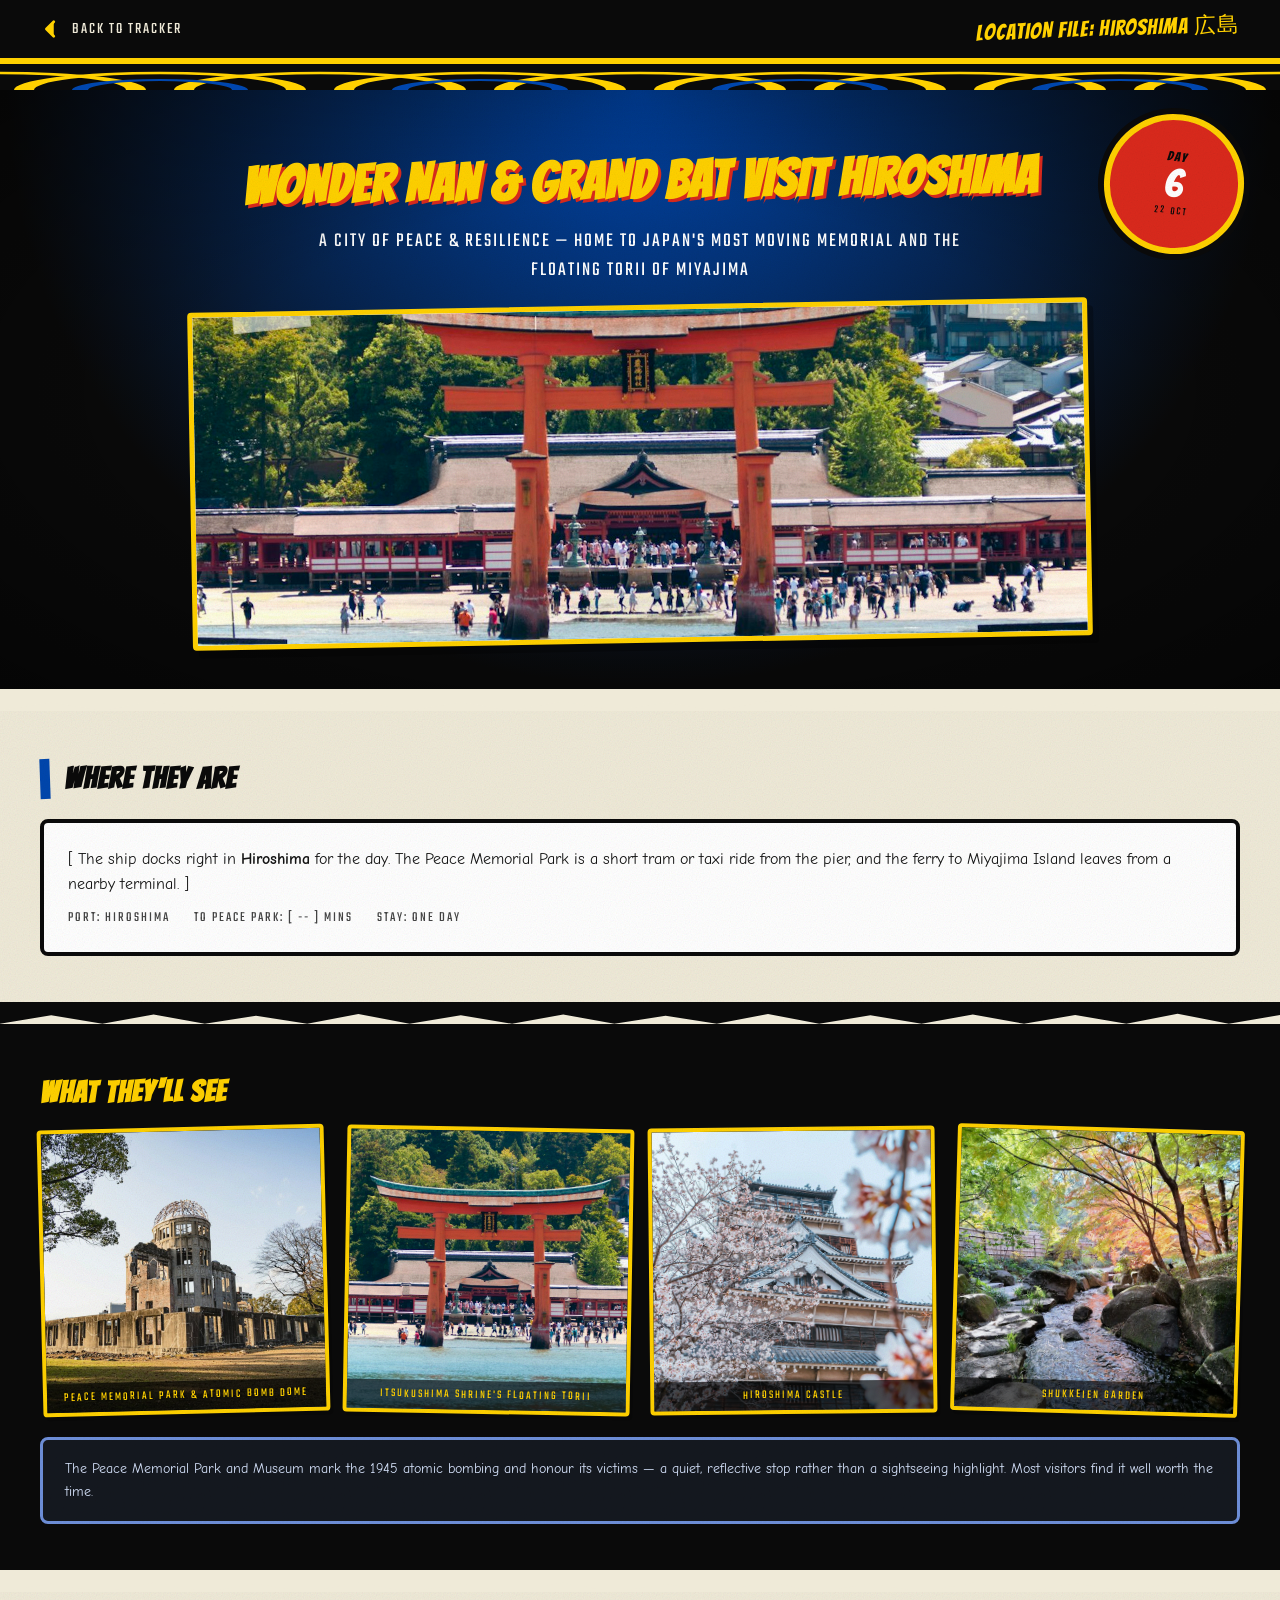
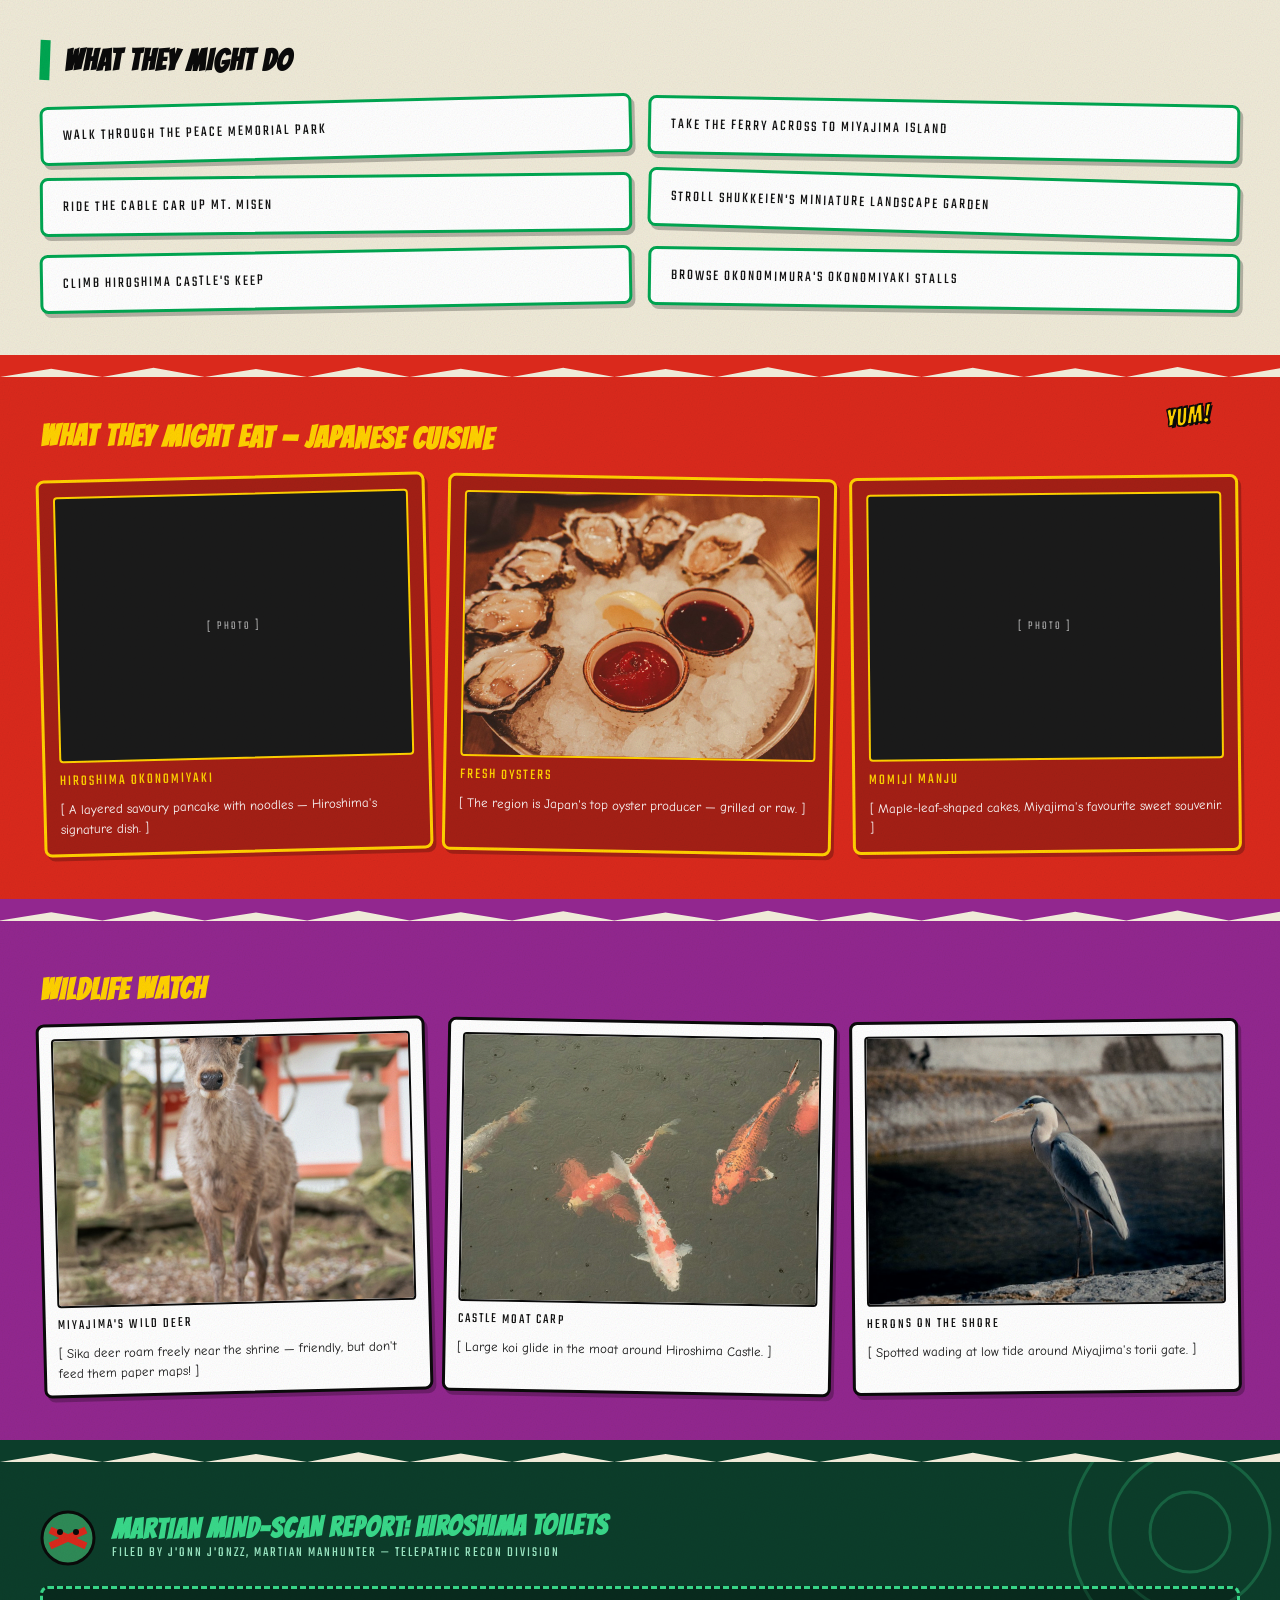
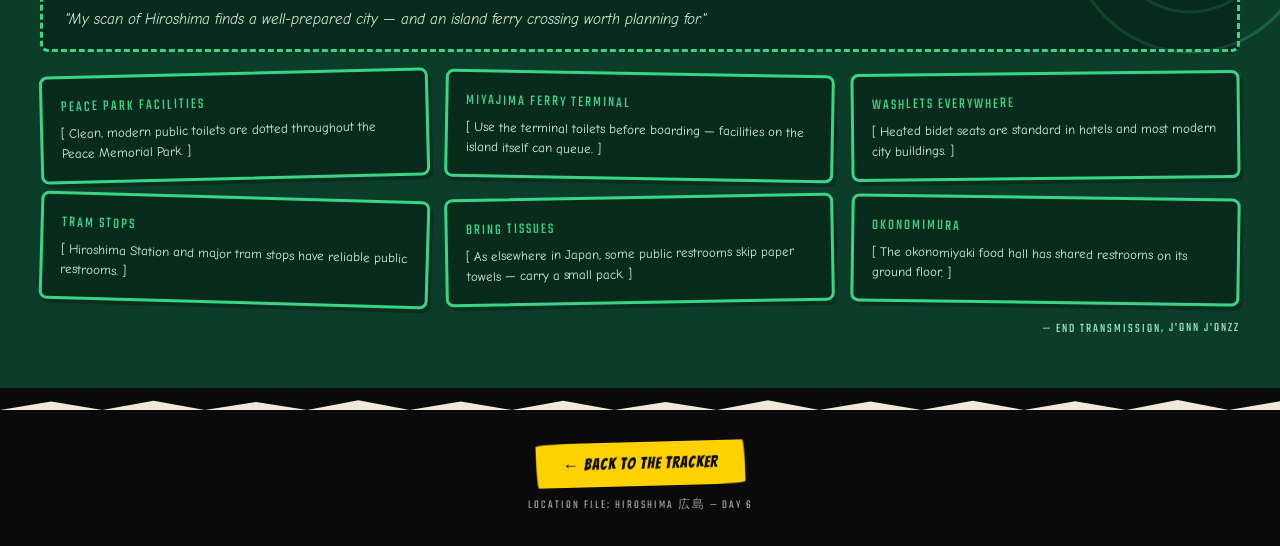
==== hiroshima.html @ 7abf83ed "Add Japanese garden and heron photos to location pages Co-Authored-By: Claude Sonnet 5 <noreply@anth" ====
<!doctype html>
<html lang="en">
<head>
<meta charset="utf-8">
<meta name="viewport" content="width=device-width, initial-scale=1">
<title>Hiroshima 広島 — Location File</title>
<link rel="preconnect" href="https://fonts.googleapis.com">
<link href="https://fonts.googleapis.com/css2?family=Bangers&family=Comic+Neue:wght@400;700&family=Teko:wght@500;600&display=swap" rel="stylesheet">
<link rel="stylesheet" href="css/style.css">
</head>
<body>

<div style="width: 100%; max-width: 1440px; margin: 0 auto; display: flex; flex-direction: column;">

  <!-- NAV -->
  <nav style="box-sizing: border-box; width: 100%; background: #0A0A0A; border-bottom: 6px solid #FFD100; display: flex; flex-wrap: wrap; align-items: center; justify-content: space-between; gap: 16px; padding: 14px 40px;">
    <a href="index.html" style="display: flex; align-items: center; gap: 10px;">
      <svg width="22" height="22" viewBox="0 0 24 24" aria-hidden="true"><path fill="#FFD100" d="M15 4l-8 8 8 8" stroke="#FFD100" stroke-width="3" fill="none" stroke-linecap="round" stroke-linejoin="round"/></svg>
      <span class="teko" style="color: #EFEAD8; font-size: 16px;">Back to Tracker</span>
    </a>
    <span class="comic-h" style="font-size: 22px; color: #FFD100; display: inline-block; transform: rotate(-2deg);">LOCATION FILE: HIROSHIMA 広島</span>
  </nav>

  <!-- SEIGAIHA WAVE BORDER -->
  <div style="width: 100%; background: #0A0A0A; line-height: 0;" aria-hidden="true">
    <svg width="100%" height="26" viewBox="0 0 160 26" preserveAspectRatio="none">
      <defs>
        <pattern id="seigaiha3" width="40" height="26" patternUnits="userSpaceOnUse">
          <circle cx="20" cy="26" r="17" fill="none" stroke="#FFD100" stroke-width="2.5"/>
          <circle cx="0" cy="26" r="17" fill="none" stroke="#FFD100" stroke-width="2.5"/>
          <circle cx="40" cy="26" r="17" fill="none" stroke="#FFD100" stroke-width="2.5"/>
          <circle cx="20" cy="26" r="10" fill="none" stroke="#0046AD" stroke-width="2"/>
        </pattern>
      </defs>
      <rect width="100%" height="26" fill="url(#seigaiha3)"/>
    </svg>
  </div>

  <!-- HERO -->
  <section style="position: relative; box-sizing: border-box; width: 100%; background: radial-gradient(ellipse at top, #0046AD 0%, #0A0A0A 70%); padding: 64px 40px 48px; display: flex; flex-direction: column; align-items: center; gap: 20px; overflow: hidden;" class="halftone-dark grain vignette">

    <div style="position: absolute; top: 24px; right: 36px; width: 128px; height: 128px; border-radius: 50%; background: #DA291C; border: 6px solid #FFD100; display: flex; align-items: center; justify-content: center; flex-direction: column; transform: rotate(7deg); box-shadow: 0 0 0 6px #0A0A0A;">
      <span class="comic-h" style="color: #0A0A0A; font-size: 13px; line-height: 1;">DAY</span>
      <span class="comic-h" style="color: #fff; font-size: 40px; line-height: 1;">6</span>
      <span class="teko" style="color: #0A0A0A; font-size: 11px;">22 OCT</span>
    </div>

    <h1 class="comic-h" style="margin: 0; text-align: center; font-size: 52px; line-height: 1.02; color: #FFD100; text-shadow: 3px 3px 0 #DA291C; max-width: 820px; transform: rotate(-0.8deg);">WONDER NAN &amp; GRAND BAT VISIT HIROSHIMA</h1>
    <p class="teko" style="margin: 0; color: #fff; font-size: 20px; text-align: center; max-width: 680px;">A CITY OF PEACE &amp; RESILIENCE — HOME TO JAPAN'S MOST MOVING MEMORIAL AND THE FLOATING TORII OF MIYAJIMA</p>

    <div style="box-sizing: border-box; width: 100%; max-width: 900px; border: 5px solid #FFD100; border-radius: 4px; background: #fff; aspect-ratio: 16/6; display: flex; align-items: center; justify-content: center; position: relative; transform: rotate(-1deg); box-shadow: 6px 8px 0 rgba(0,0,0,0.3); overflow: hidden;">
      <img src="images/stock/miyajima-torii.jpg" alt="Miyajima's floating torii gate" style="width: 100%; height: 100%; object-fit: cover;">
      <div class="tape" style="top: -12px; left: 40px; transform: rotate(-5deg);"></div>
      <div class="tape" style="top: -10px; right: 36px; transform: rotate(4deg);"></div>
    </div>
  </section>

  <div class="torn" style="background: #EFEAD8; margin-top: -2px; position: relative; z-index: 2;"></div>

  <!-- WHERE THEY ARE -->
  <section style="box-sizing: border-box; width: 100%; background: #EFEAD8; padding: 48px 40px; display: flex; flex-direction: column; gap: 20px;" class="grain">
    <div style="display: flex; align-items: center; gap: 14px;">
      <div style="width: 10px; height: 40px; background: #0046AD; transform: rotate(-2deg);"></div>
      <h2 class="comic-h" style="margin: 0; font-size: 30px; color: #0A0A0A;">WHERE THEY ARE</h2>
    </div>
    <div style="box-sizing: border-box; border: 4px solid #0A0A0A; border-radius: 8px; background: #fff; padding: 24px; display: flex; flex-direction: column; gap: 10px;">
      <p style="margin: 0; font-size: 16px; line-height: 1.6;">[ The ship docks right in <strong>Hiroshima</strong> for the day. The Peace Memorial Park is a short tram or taxi ride from the pier, and the ferry to Miyajima Island leaves from a nearby terminal. ]</p>
      <div style="display: flex; gap: 24px; flex-wrap: wrap;">
        <span class="teko" style="font-size: 14px; color: #444;">PORT: HIROSHIMA</span>
        <span class="teko" style="font-size: 14px; color: #444;">TO PEACE PARK: [ -- ] MINS</span>
        <span class="teko" style="font-size: 14px; color: #444;">STAY: ONE DAY</span>
      </div>
    </div>
  </section>

  <div class="torn" style="background: #0A0A0A; margin-top: -2px; position: relative; z-index: 2;"></div>

  <!-- WHAT THEY'LL SEE -->
  <section style="position: relative; box-sizing: border-box; width: 100%; background: #0A0A0A; padding: 48px 40px; display: flex; flex-direction: column; gap: 24px;" class="halftone-dark grain">
    <h2 class="comic-h" style="margin: 0; font-size: 30px; color: #FFD100; transform: rotate(-0.5deg);">WHAT THEY'LL SEE</h2>
    <div class="scrap" style="display: grid; grid-template-columns: repeat(4, minmax(0, 1fr)); gap: 18px;">
      <div style="box-sizing: border-box; border: 4px solid #FFD100; border-radius: 4px; background: #1a1a1a; aspect-ratio: 1; display: flex; flex-direction: column; align-items: stretch; justify-content: flex-end; overflow: hidden; position: relative;">
        <img src="images/stock/hiroshima-dome.jpg" alt="The Atomic Bomb Dome, Hiroshima Peace Memorial" style="position: absolute; inset: 0; width: 100%; height: 100%; object-fit: cover;">
        <span class="teko" style="position: relative; z-index: 1; background: rgba(0,0,0,0.65); color: #FFD100; font-size: 12px; text-align: center; padding: 6px 4px;">PEACE MEMORIAL PARK &amp; ATOMIC BOMB DOME</span>
      </div>
      <div style="box-sizing: border-box; border: 4px solid #FFD100; border-radius: 4px; background: #1a1a1a; aspect-ratio: 1; display: flex; flex-direction: column; align-items: stretch; justify-content: flex-end; overflow: hidden; position: relative;">
        <img src="images/stock/miyajima-torii.jpg" alt="Itsukushima Shrine's floating torii gate" style="position: absolute; inset: 0; width: 100%; height: 100%; object-fit: cover;">
        <span class="teko" style="position: relative; z-index: 1; background: rgba(0,0,0,0.65); color: #FFD100; font-size: 12px; text-align: center; padding: 6px 4px;">ITSUKUSHIMA SHRINE'S FLOATING TORII</span>
      </div>
      <div style="box-sizing: border-box; border: 4px solid #FFD100; border-radius: 4px; background: #1a1a1a; aspect-ratio: 1; display: flex; flex-direction: column; align-items: stretch; justify-content: flex-end; overflow: hidden; position: relative;">
        <img src="images/stock/hiroshima-castle.jpg" alt="Hiroshima Castle in cherry blossom season" style="position: absolute; inset: 0; width: 100%; height: 100%; object-fit: cover;">
        <span class="teko" style="position: relative; z-index: 1; background: rgba(0,0,0,0.65); color: #FFD100; font-size: 12px; text-align: center; padding: 6px 4px;">HIROSHIMA CASTLE</span>
      </div>
      <div style="box-sizing: border-box; border: 4px solid #FFD100; border-radius: 4px; background: #1a1a1a; aspect-ratio: 1; display: flex; flex-direction: column; align-items: stretch; justify-content: flex-end; overflow: hidden; position: relative;">
        <img src="images/stock/japanese-garden.jpg" alt="A Japanese landscape garden" style="position: absolute; inset: 0; width: 100%; height: 100%; object-fit: cover;">
        <span class="teko" style="position: relative; z-index: 1; background: rgba(0,0,0,0.65); color: #FFD100; font-size: 12px; text-align: center; padding: 6px 4px;">SHUKKEIEN GARDEN</span>
      </div>
    </div>
    <div style="box-sizing: border-box; border: 3px solid #6E8FD9; border-radius: 8px; background: rgba(110,143,217,0.1); padding: 18px 22px;">
      <p style="margin: 0; color: #D9E6FF; font-size: 14px; line-height: 1.6;">The Peace Memorial Park and Museum mark the 1945 atomic bombing and honour its victims — a quiet, reflective stop rather than a sightseeing highlight. Most visitors find it well worth the time.</p>
    </div>
  </section>

  <div class="torn" style="background: #EFEAD8; margin-top: -2px; position: relative; z-index: 2;"></div>

  <!-- WHAT THEY MIGHT DO -->
  <section style="box-sizing: border-box; width: 100%; background: #EFEAD8; padding: 48px 40px; display: flex; flex-direction: column; gap: 20px;" class="grain">
    <div style="display: flex; align-items: center; gap: 14px;">
      <div style="width: 10px; height: 40px; background: #00A651; transform: rotate(2deg);"></div>
      <h2 class="comic-h" style="margin: 0; font-size: 30px; color: #0A0A0A;">WHAT THEY MIGHT DO</h2>
    </div>
    <div class="scrap" style="display: grid; grid-template-columns: repeat(2, minmax(0, 1fr)); gap: 16px;">
      <div style="box-sizing: border-box; border: 3px solid #00A651; border-radius: 8px; background: #fff; padding: 16px 20px;"><span class="teko" style="font-size: 15px;">Walk through the Peace Memorial Park</span></div>
      <div style="box-sizing: border-box; border: 3px solid #00A651; border-radius: 8px; background: #fff; padding: 16px 20px;"><span class="teko" style="font-size: 15px;">Take the ferry across to Miyajima Island</span></div>
      <div style="box-sizing: border-box; border: 3px solid #00A651; border-radius: 8px; background: #fff; padding: 16px 20px;"><span class="teko" style="font-size: 15px;">Ride the cable car up Mt. Misen</span></div>
      <div style="box-sizing: border-box; border: 3px solid #00A651; border-radius: 8px; background: #fff; padding: 16px 20px;"><span class="teko" style="font-size: 15px;">Stroll Shukkeien's miniature landscape garden</span></div>
      <div style="box-sizing: border-box; border: 3px solid #00A651; border-radius: 8px; background: #fff; padding: 16px 20px;"><span class="teko" style="font-size: 15px;">Climb Hiroshima Castle's keep</span></div>
      <div style="box-sizing: border-box; border: 3px solid #00A651; border-radius: 8px; background: #fff; padding: 16px 20px;"><span class="teko" style="font-size: 15px;">Browse Okonomimura's okonomiyaki stalls</span></div>
    </div>
  </section>

  <div class="torn" style="background: #DA291C; margin-top: -2px; position: relative; z-index: 2;"></div>

  <!-- WHAT THEY MIGHT EAT -->
  <section style="position: relative; box-sizing: border-box; width: 100%; background: #DA291C; padding: 48px 40px; display: flex; flex-direction: column; gap: 20px;" class="halftone-dark grain">
    <div style="position: relative;">
      <h2 class="comic-h" style="margin: 0; font-size: 30px; color: #FFD100; transform: rotate(0.5deg);">WHAT THEY MIGHT EAT — JAPANESE CUISINE</h2>
      <span class="sfx" style="position: absolute; top: -22px; right: 30px; color: #FFD100; font-size: 24px; transform: rotate(-8deg);">YUM!</span>
    </div>
    <div class="scrap" style="display: grid; grid-template-columns: repeat(3, minmax(0, 1fr)); gap: 16px;">
      <div style="box-sizing: border-box; border: 3px solid #FFD100; border-radius: 8px; background: rgba(0,0,0,0.25); padding: 14px; display: flex; flex-direction: column; gap: 8px;">
        <div style="box-sizing: border-box; aspect-ratio: 4/3; border: 2px solid #FFD100; border-radius: 4px; background: #1a1a1a; display: flex; align-items: center; justify-content: center;"><span class="teko" style="color: #999; font-size: 12px;">[ PHOTO ]</span></div>
        <span class="teko" style="color: #FFD100; font-size: 15px;">HIROSHIMA OKONOMIYAKI</span>
        <p style="margin: 0; color: #fff; font-size: 13px; line-height: 1.5;">[ A layered savoury pancake with noodles — Hiroshima's signature dish. ]</p>
      </div>
      <div style="box-sizing: border-box; border: 3px solid #FFD100; border-radius: 8px; background: rgba(0,0,0,0.25); padding: 14px; display: flex; flex-direction: column; gap: 8px;">
        <div style="box-sizing: border-box; aspect-ratio: 4/3; border: 2px solid #FFD100; border-radius: 4px; overflow: hidden;"><img src="images/stock/oysters.jpg" alt="Fresh oysters" style="width: 100%; height: 100%; object-fit: cover;"></div>
        <span class="teko" style="color: #FFD100; font-size: 15px;">FRESH OYSTERS</span>
        <p style="margin: 0; color: #fff; font-size: 13px; line-height: 1.5;">[ The region is Japan's top oyster producer — grilled or raw. ]</p>
      </div>
      <div style="box-sizing: border-box; border: 3px solid #FFD100; border-radius: 8px; background: rgba(0,0,0,0.25); padding: 14px; display: flex; flex-direction: column; gap: 8px;">
        <div style="box-sizing: border-box; aspect-ratio: 4/3; border: 2px solid #FFD100; border-radius: 4px; background: #1a1a1a; display: flex; align-items: center; justify-content: center;"><span class="teko" style="color: #999; font-size: 12px;">[ PHOTO ]</span></div>
        <span class="teko" style="color: #FFD100; font-size: 15px;">MOMIJI MANJU</span>
        <p style="margin: 0; color: #fff; font-size: 13px; line-height: 1.5;">[ Maple-leaf-shaped cakes, Miyajima's favourite sweet souvenir. ]</p>
      </div>
    </div>
  </section>

  <div class="torn" style="background: #92278F; margin-top: -2px; position: relative; z-index: 2;"></div>

  <!-- ANIMAL WATCH -->
  <section style="box-sizing: border-box; width: 100%; background: #92278F; padding: 48px 40px; display: flex; flex-direction: column; gap: 20px;" class="halftone-dark grain">
    <h2 class="comic-h" style="margin: 0; font-size: 30px; color: #FFD100; transform: rotate(-0.5deg);">WILDLIFE WATCH</h2>
    <div class="scrap" style="display: grid; grid-template-columns: repeat(3, minmax(0, 1fr)); gap: 16px;">
      <div style="box-sizing: border-box; border: 3px solid #0A0A0A; border-radius: 8px; background: #fff; padding: 12px; display: flex; flex-direction: column; gap: 8px;">
        <div style="box-sizing: border-box; aspect-ratio: 4/3; border: 2px solid #0A0A0A; border-radius: 4px; overflow: hidden;"><img src="images/stock/sika-deer.jpg" alt="Sika deer" style="width: 100%; height: 100%; object-fit: cover;"></div>
        <span class="teko" style="font-size: 14px;">MIYAJIMA'S WILD DEER</span>
        <p style="margin: 0; font-size: 13px; line-height: 1.5;">[ Sika deer roam freely near the shrine — friendly, but don't feed them paper maps! ]</p>
      </div>
      <div style="box-sizing: border-box; border: 3px solid #0A0A0A; border-radius: 8px; background: #fff; padding: 12px; display: flex; flex-direction: column; gap: 8px;">
        <div style="box-sizing: border-box; aspect-ratio: 4/3; border: 2px solid #0A0A0A; border-radius: 4px; overflow: hidden;"><img src="images/stock/koi.jpg" alt="Koi carp" style="width: 100%; height: 100%; object-fit: cover;"></div>
        <span class="teko" style="font-size: 14px;">CASTLE MOAT CARP</span>
        <p style="margin: 0; font-size: 13px; line-height: 1.5;">[ Large koi glide in the moat around Hiroshima Castle. ]</p>
      </div>
      <div style="box-sizing: border-box; border: 3px solid #0A0A0A; border-radius: 8px; background: #fff; padding: 12px; display: flex; flex-direction: column; gap: 8px;">
        <div style="box-sizing: border-box; aspect-ratio: 4/3; border: 2px solid #0A0A0A; border-radius: 4px; overflow: hidden;"><img src="images/stock/heron.jpg" alt="A grey heron by the water" style="width: 100%; height: 100%; object-fit: cover;"></div>
        <span class="teko" style="font-size: 14px;">HERONS ON THE SHORE</span>
        <p style="margin: 0; font-size: 13px; line-height: 1.5;">[ Spotted wading at low tide around Miyajima's torii gate. ]</p>
      </div>
    </div>
  </section>

  <div class="torn" style="background: #0C3D2A; margin-top: -2px; position: relative; z-index: 2;"></div>

  <!-- TOILET INTEL: MARTIAN MANHUNTER REPORT -->
  <section style="position: relative; box-sizing: border-box; width: 100%; background: #0C3D2A; padding: 48px 40px; display: flex; flex-direction: column; gap: 20px; overflow: hidden;" class="halftone-dark grain">

    <svg width="260" height="260" viewBox="0 0 260 260" aria-hidden="true" style="position: absolute; top: -60px; right: -40px; opacity: 0.25;">
      <circle cx="130" cy="130" r="40" fill="none" stroke="#39D98A" stroke-width="3"/>
      <circle cx="130" cy="130" r="80" fill="none" stroke="#39D98A" stroke-width="3"/>
      <circle cx="130" cy="130" r="120" fill="none" stroke="#39D98A" stroke-width="3"/>
    </svg>

    <div style="display: flex; align-items: center; gap: 16px; flex-wrap: wrap; position: relative;">
      <svg width="56" height="56" viewBox="0 0 56 56" aria-hidden="true" style="flex-shrink: 0;">
        <circle cx="28" cy="28" r="26" fill="#2E8B57" stroke="#0A0A0A" stroke-width="3"/>
        <path d="M10,20 L46,36" stroke="#DA291C" stroke-width="7"/>
        <path d="M10,36 L46,20" stroke="#DA291C" stroke-width="7"/>
        <circle cx="20" cy="22" r="3" fill="#0A0A0A"/>
        <circle cx="36" cy="22" r="3" fill="#0A0A0A"/>
      </svg>
      <div>
        <h2 class="comic-h" style="margin: 0; font-size: 28px; color: #39D98A; transform: rotate(-0.5deg);">MARTIAN MIND-SCAN REPORT: HIROSHIMA TOILETS</h2>
        <span class="teko" style="color: #9BE8C4; font-size: 14px;">FILED BY J'ONN J'ONZZ, MARTIAN MANHUNTER — TELEPATHIC RECON DIVISION</span>
      </div>
    </div>

    <div style="box-sizing: border-box; border: 3px dashed #39D98A; border-radius: 8px; background: rgba(0,0,0,0.3); padding: 18px 22px; position: relative;">
      <p style="margin: 0; color: #D9F5E6; font-size: 15px; line-height: 1.6; font-style: italic;">"My scan of Hiroshima finds a well-prepared city — and an island ferry crossing worth planning for."</p>
    </div>

    <div class="scrap" style="display: grid; grid-template-columns: repeat(3, minmax(0, 1fr)); gap: 16px;">
      <div style="box-sizing: border-box; border: 3px solid #39D98A; border-radius: 8px; background: rgba(0,0,0,0.3); padding: 18px; display: flex; flex-direction: column; gap: 6px;">
        <span class="teko" style="color: #39D98A; font-size: 15px;">PEACE PARK FACILITIES</span>
        <p style="margin: 0; color: #D9F5E6; font-size: 13px; line-height: 1.5;">[ Clean, modern public toilets are dotted throughout the Peace Memorial Park. ]</p>
      </div>
      <div style="box-sizing: border-box; border: 3px solid #39D98A; border-radius: 8px; background: rgba(0,0,0,0.3); padding: 18px; display: flex; flex-direction: column; gap: 6px;">
        <span class="teko" style="color: #39D98A; font-size: 15px;">MIYAJIMA FERRY TERMINAL</span>
        <p style="margin: 0; color: #D9F5E6; font-size: 13px; line-height: 1.5;">[ Use the terminal toilets before boarding — facilities on the island itself can queue. ]</p>
      </div>
      <div style="box-sizing: border-box; border: 3px solid #39D98A; border-radius: 8px; background: rgba(0,0,0,0.3); padding: 18px; display: flex; flex-direction: column; gap: 6px;">
        <span class="teko" style="color: #39D98A; font-size: 15px;">WASHLETS EVERYWHERE</span>
        <p style="margin: 0; color: #D9F5E6; font-size: 13px; line-height: 1.5;">[ Heated bidet seats are standard in hotels and most modern city buildings. ]</p>
      </div>
      <div style="box-sizing: border-box; border: 3px solid #39D98A; border-radius: 8px; background: rgba(0,0,0,0.3); padding: 18px; display: flex; flex-direction: column; gap: 6px;">
        <span class="teko" style="color: #39D98A; font-size: 15px;">TRAM STOPS</span>
        <p style="margin: 0; color: #D9F5E6; font-size: 13px; line-height: 1.5;">[ Hiroshima Station and major tram stops have reliable public restrooms. ]</p>
      </div>
      <div style="box-sizing: border-box; border: 3px solid #39D98A; border-radius: 8px; background: rgba(0,0,0,0.3); padding: 18px; display: flex; flex-direction: column; gap: 6px;">
        <span class="teko" style="color: #39D98A; font-size: 15px;">BRING TISSUES</span>
        <p style="margin: 0; color: #D9F5E6; font-size: 13px; line-height: 1.5;">[ As elsewhere in Japan, some public restrooms skip paper towels — carry a small pack. ]</p>
      </div>
      <div style="box-sizing: border-box; border: 3px solid #39D98A; border-radius: 8px; background: rgba(0,0,0,0.3); padding: 18px; display: flex; flex-direction: column; gap: 6px;">
        <span class="teko" style="color: #39D98A; font-size: 15px;">OKONOMIMURA</span>
        <p style="margin: 0; color: #D9F5E6; font-size: 13px; line-height: 1.5;">[ The okonomiyaki food hall has shared restrooms on its ground floor. ]</p>
      </div>
    </div>

    <span class="teko" style="color: #9BE8C4; font-size: 13px; text-align: right; transform: rotate(-0.5deg);">— END TRANSMISSION, J'ONN J'ONZZ</span>
  </section>

  <div class="torn" style="background: #0A0A0A; margin-top: -2px; position: relative; z-index: 2;"></div>

  <!-- FOOTER -->
  <footer style="position: relative; box-sizing: border-box; width: 100%; background: #0A0A0A; padding: 32px 40px; display: flex; flex-direction: column; align-items: center; gap: 10px; overflow: hidden;" class="halftone-dark">
    <a href="index.html" class="blob" style="background: #FFD100; color: #0A0A0A; padding: 10px 24px; border: 3px solid #FFD100; font-family: 'Bangers', cursive; font-size: 16px; letter-spacing: 1px; transform: rotate(-1.5deg); display: inline-block;">← BACK TO THE TRACKER</a>
    <span class="teko" style="color: #999; font-size: 12px;">LOCATION FILE: HIROSHIMA 広島 — DAY 6</span>
  </footer>

</div>
</body>
</html>
---- css/style.css ----
body { margin: 0; font-family: 'Comic Neue', sans-serif; background: #EFEAD8; color: #141414; }
a { color: inherit; text-decoration: none; }
.comic-h { font-family: 'Bangers', cursive; letter-spacing: 1px; }
.teko { font-family: 'Teko', sans-serif; letter-spacing: 2px; text-transform: uppercase; }
.halftone-dark {
  background-image: radial-gradient(circle, rgba(255,255,255,0.14) 1.6px, transparent 1.6px);
  background-size: 12px 12px;
}
.halftone-light {
  background-image: radial-gradient(circle, rgba(0,0,0,0.10) 1.6px, transparent 1.6px);
  background-size: 12px 12px;
}
.grain { position: relative; }
.grain::after {
  content: "";
  position: absolute;
  inset: 0;
  pointer-events: none;
  opacity: 0.14;
  mix-blend-mode: multiply;
  background-image: url("data:image/svg+xml;utf8,<svg xmlns='http://www.w3.org/2000/svg' width='140' height='140'><filter id='n'><feTurbulence type='fractalNoise' baseFrequency='0.85' numOctaves='2' stitchTiles='stitch'/></filter><rect width='100%25' height='100%25' filter='url(%23n)'/></svg>");
  background-size: 140px 140px;
}
.tape {
  position: absolute;
  width: 76px;
  height: 24px;
  background: rgba(255,255,250,0.6);
  border: 1px solid rgba(0,0,0,0.12);
  box-shadow: 0 1px 2px rgba(0,0,0,0.15);
}
.scrap > div { box-shadow: 3px 4px 0 rgba(0,0,0,0.25); }
.scrap > div:nth-child(6n+1) { transform: rotate(-1.4deg); }
.scrap > div:nth-child(6n+2) { transform: rotate(1deg); }
.scrap > div:nth-child(6n+3) { transform: rotate(-0.6deg); }
.scrap > div:nth-child(6n+4) { transform: rotate(1.6deg); }
.scrap > div:nth-child(6n+5) { transform: rotate(-1deg); }
.scrap > div:nth-child(6n+6) { transform: rotate(0.8deg); }
.torn {
  height: 22px;
  width: 100%;
  display: block;
  clip-path: polygon(0% 0%,100% 0%,100% 60%,96% 100%,92% 55%,88% 100%,84% 60%,80% 100%,76% 58%,72% 100%,68% 62%,64% 100%,60% 56%,56% 100%,52% 64%,48% 100%,44% 58%,40% 100%,36% 62%,32% 100%,28% 56%,24% 100%,20% 64%,16% 100%,12% 58%,8% 100%,4% 62%,0% 100%);
}
.blob { border-radius: 255px 15px 225px 15px / 15px 225px 15px 255px; }
.vignette { position: relative; }
.vignette::before {
  content: "";
  position: absolute;
  inset: 0;
  pointer-events: none;
  background: radial-gradient(ellipse at center, transparent 45%, rgba(0,0,0,0.5) 100%);
}
.sfx {
  font-family: 'Bangers', cursive;
  letter-spacing: 1px;
  text-shadow: 2px 2px 0 #0A0A0A, -1px -1px 0 #0A0A0A, 1px -1px 0 #0A0A0A, -1px 1px 0 #0A0A0A;
  -webkit-text-stroke: 1px #0A0A0A;
}
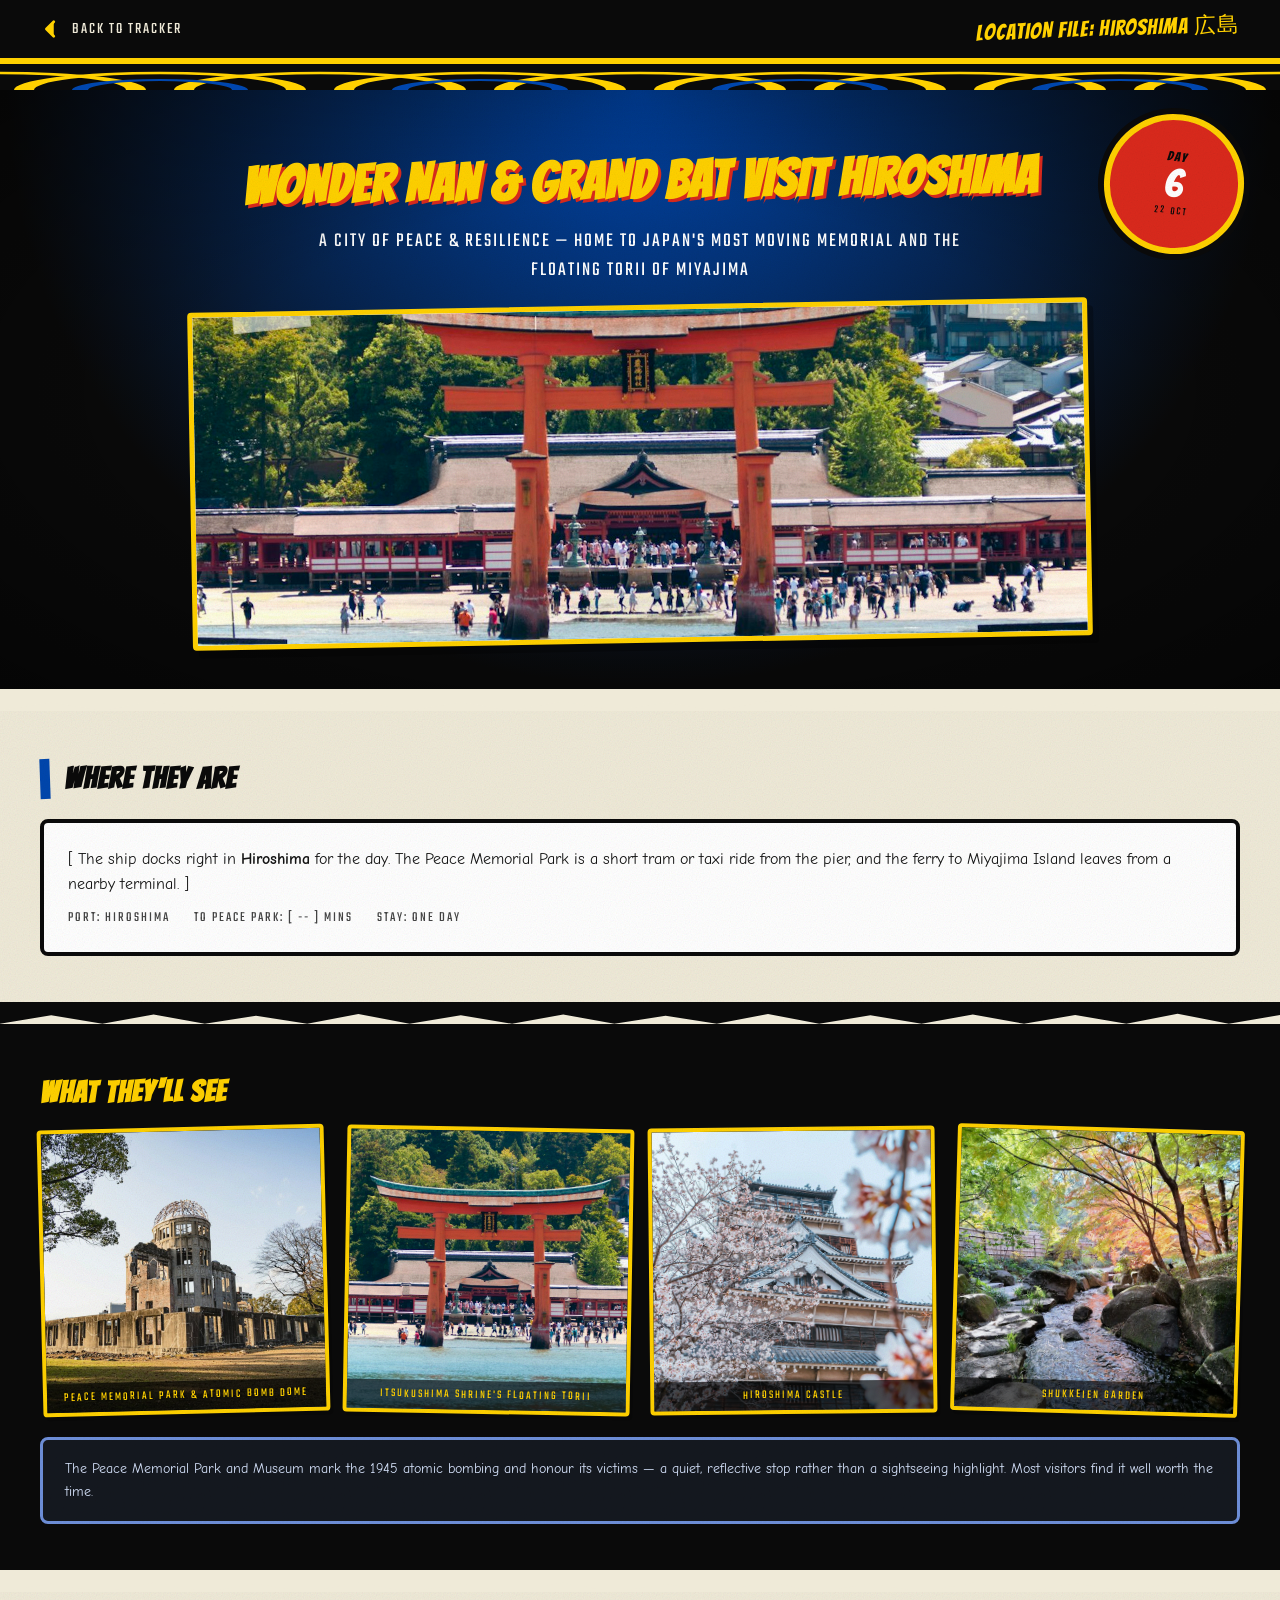
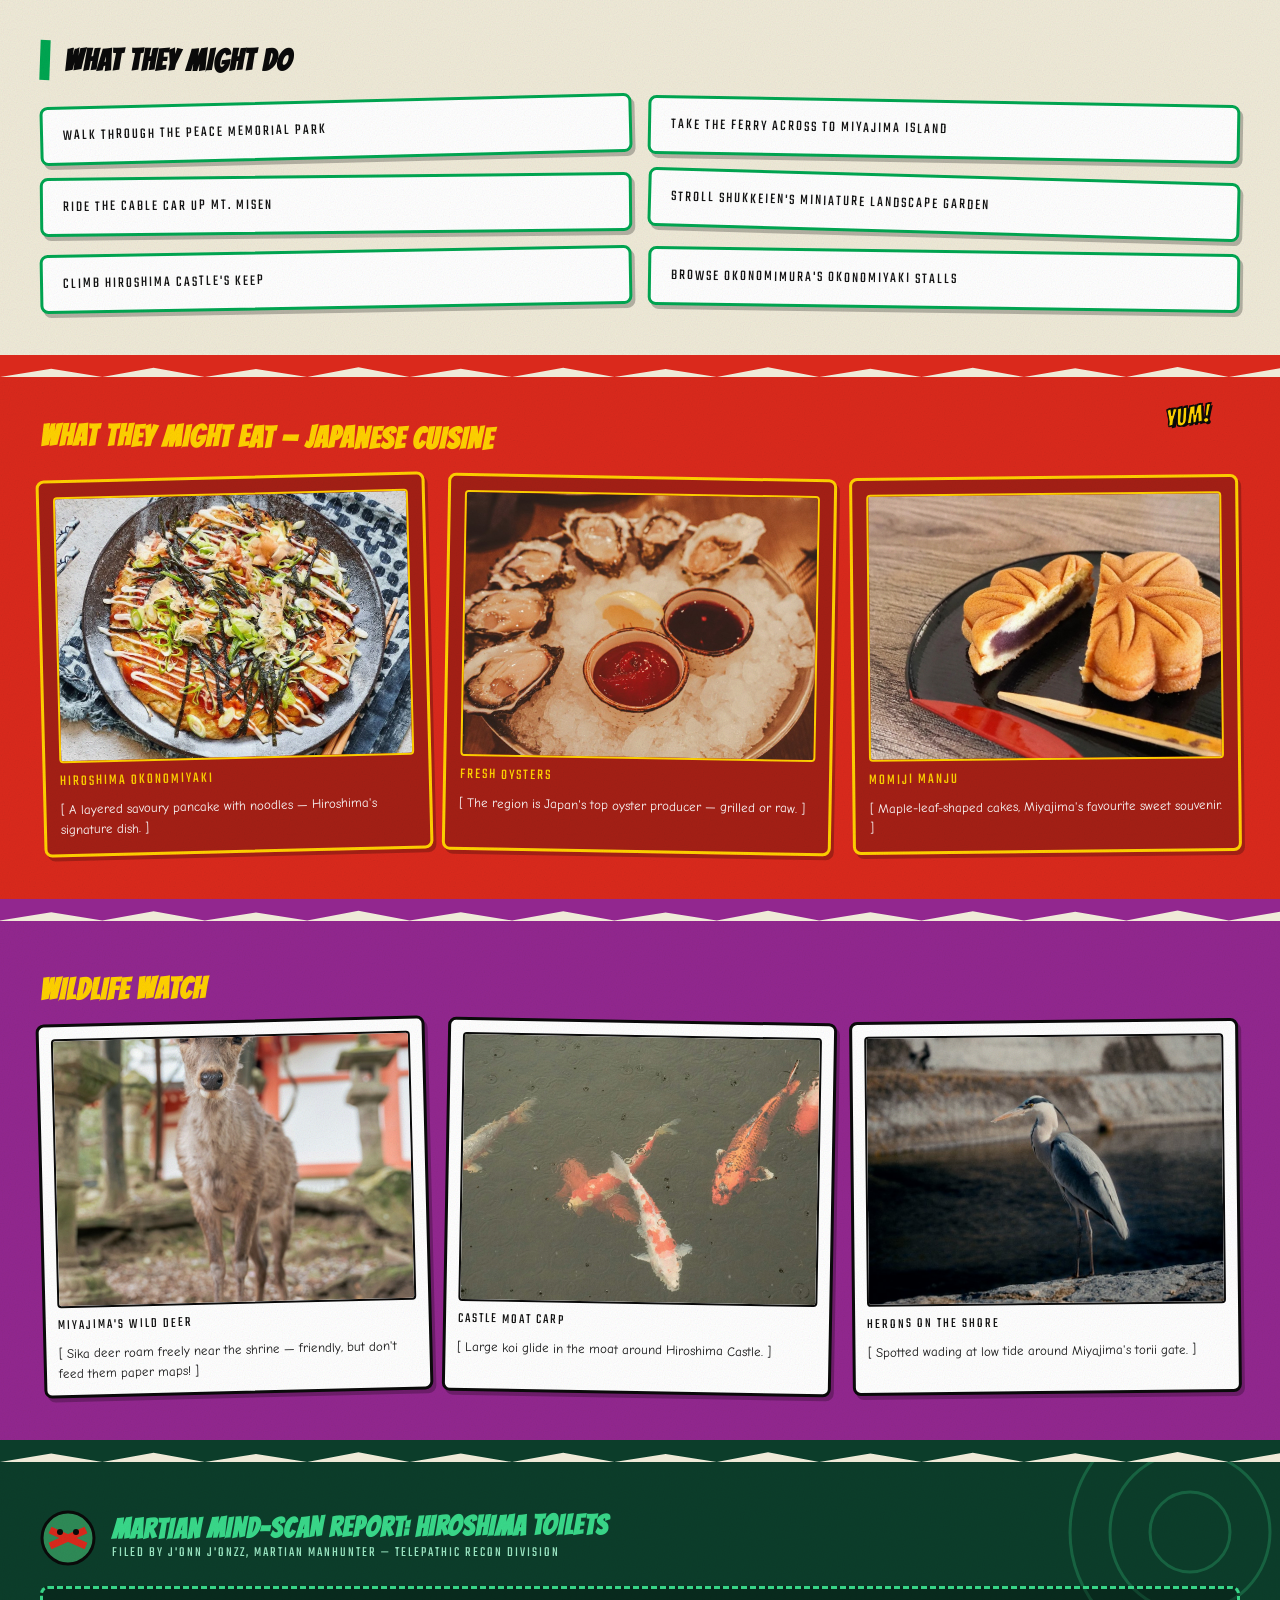
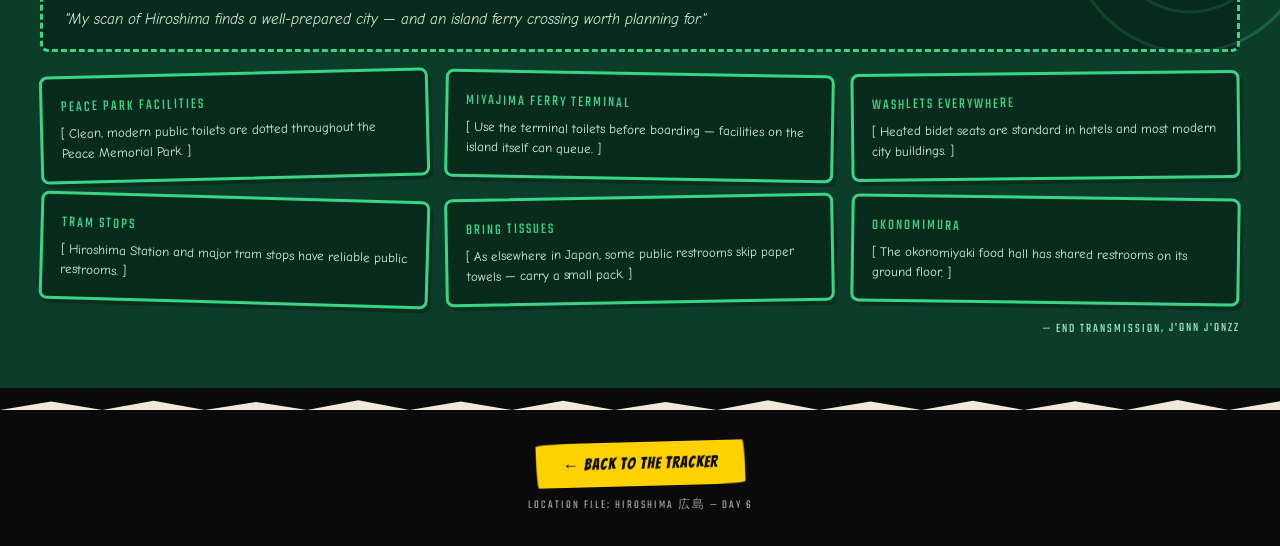
==== commit 32dcd978: "Add user-supplied photos: kitsune statue, Gion maiko, matcha sweets, okonomiyaki, momiji manju Co-Au" ====
--- a/hiroshima.html
+++ b/hiroshima.html
@@ -129,7 +129,7 @@
     </div>
     <div class="scrap" style="display: grid; grid-template-columns: repeat(3, minmax(0, 1fr)); gap: 16px;">
       <div style="box-sizing: border-box; border: 3px solid #FFD100; border-radius: 8px; background: rgba(0,0,0,0.25); padding: 14px; display: flex; flex-direction: column; gap: 8px;">
-        <div style="box-sizing: border-box; aspect-ratio: 4/3; border: 2px solid #FFD100; border-radius: 4px; background: #1a1a1a; display: flex; align-items: center; justify-content: center;"><span class="teko" style="color: #999; font-size: 12px;">[ PHOTO ]</span></div>
+        <div style="box-sizing: border-box; aspect-ratio: 4/3; border: 2px solid #FFD100; border-radius: 4px; overflow: hidden;"><img src="images/stock/okonomiyaki.webp" alt="Hiroshima-style okonomiyaki" style="width: 100%; height: 100%; object-fit: cover;"></div>
         <span class="teko" style="color: #FFD100; font-size: 15px;">HIROSHIMA OKONOMIYAKI</span>
         <p style="margin: 0; color: #fff; font-size: 13px; line-height: 1.5;">[ A layered savoury pancake with noodles — Hiroshima's signature dish. ]</p>
       </div>
@@ -139,7 +139,7 @@
         <p style="margin: 0; color: #fff; font-size: 13px; line-height: 1.5;">[ The region is Japan's top oyster producer — grilled or raw. ]</p>
       </div>
       <div style="box-sizing: border-box; border: 3px solid #FFD100; border-radius: 8px; background: rgba(0,0,0,0.25); padding: 14px; display: flex; flex-direction: column; gap: 8px;">
-        <div style="box-sizing: border-box; aspect-ratio: 4/3; border: 2px solid #FFD100; border-radius: 4px; background: #1a1a1a; display: flex; align-items: center; justify-content: center;"><span class="teko" style="color: #999; font-size: 12px;">[ PHOTO ]</span></div>
+        <div style="box-sizing: border-box; aspect-ratio: 4/3; border: 2px solid #FFD100; border-radius: 4px; overflow: hidden;"><img src="images/stock/momiji-manju.jpg" alt="Momiji manju maple-leaf cakes" style="width: 100%; height: 100%; object-fit: cover;"></div>
         <span class="teko" style="color: #FFD100; font-size: 15px;">MOMIJI MANJU</span>
         <p style="margin: 0; color: #fff; font-size: 13px; line-height: 1.5;">[ Maple-leaf-shaped cakes, Miyajima's favourite sweet souvenir. ]</p>
       </div>
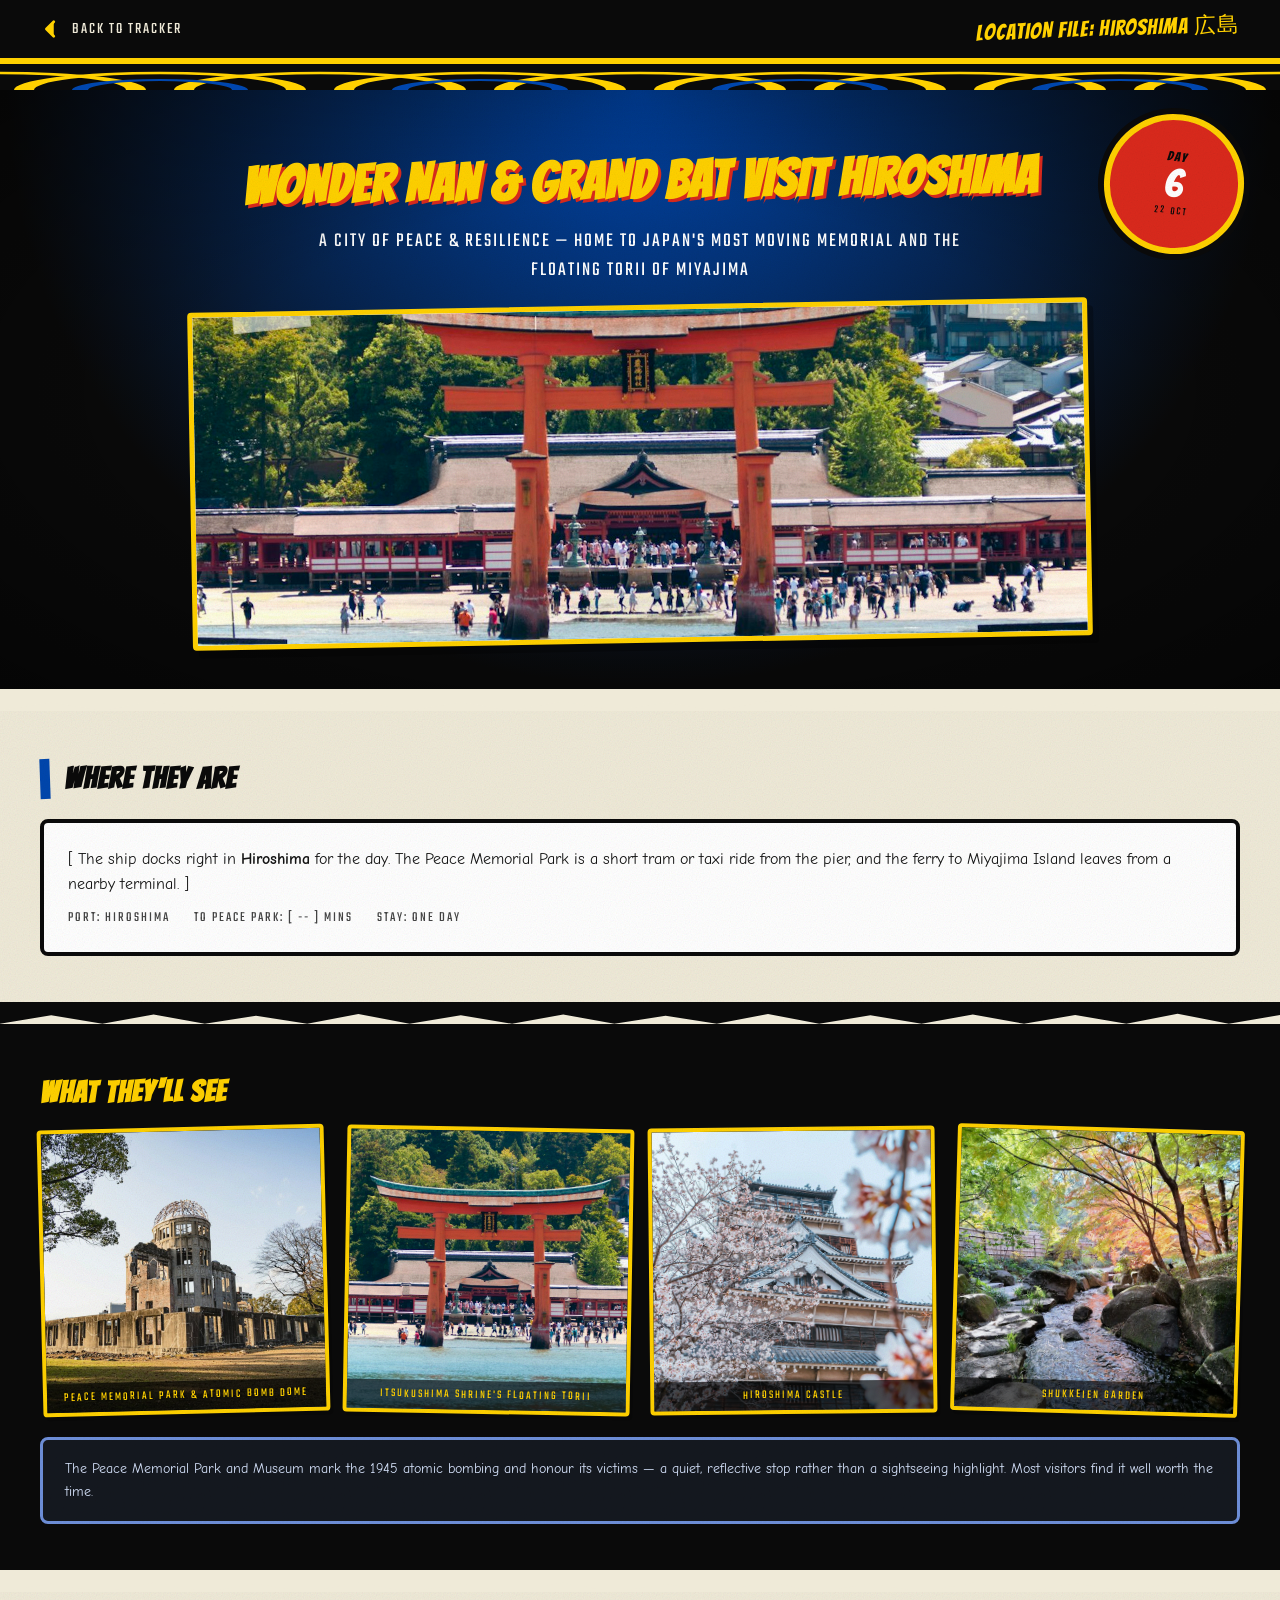
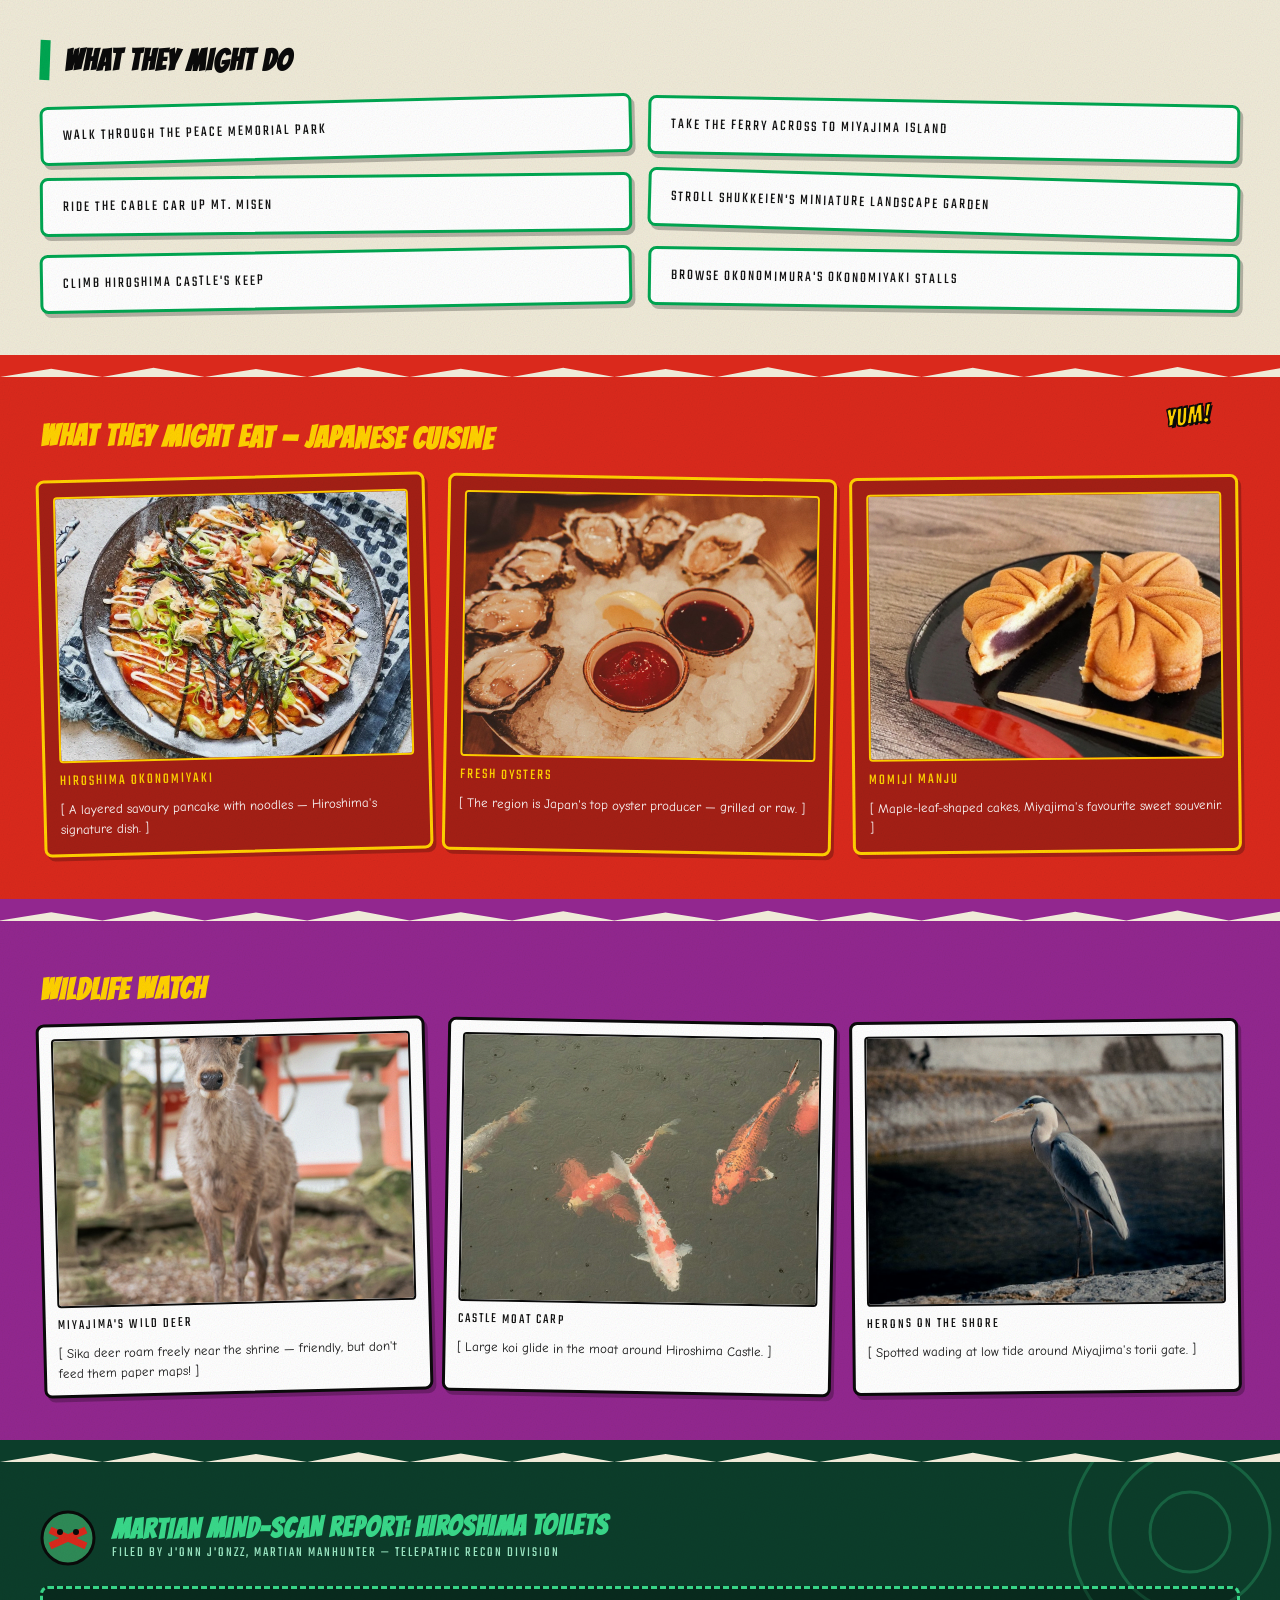
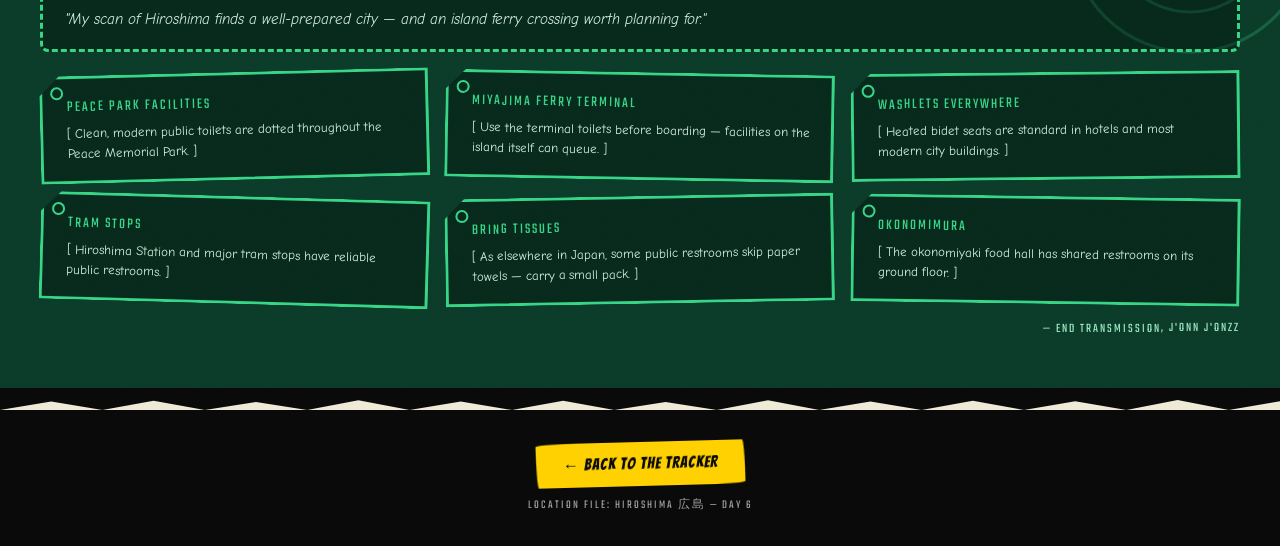
==== commit 5e09613f: "Extend gadget-tag card shape to the Martian Manhunter toilet reports Co-Authored-By: Claude Sonnet 5" ====
--- a/hiroshima.html
+++ b/hiroshima.html
@@ -200,27 +200,27 @@
     </div>
 
     <div class="scrap" style="display: grid; grid-template-columns: repeat(3, minmax(0, 1fr)); gap: 16px;">
-      <div style="box-sizing: border-box; border: 3px solid #39D98A; border-radius: 8px; background: rgba(0,0,0,0.3); padding: 18px; display: flex; flex-direction: column; gap: 6px;">
+      <div class="gadget-tag gadget-tag-green" style="box-sizing: border-box; border: 3px solid #39D98A; background: rgba(0,0,0,0.3); padding: 18px 18px 18px 24px; display: flex; flex-direction: column; gap: 6px;">
         <span class="teko" style="color: #39D98A; font-size: 15px;">PEACE PARK FACILITIES</span>
         <p style="margin: 0; color: #D9F5E6; font-size: 13px; line-height: 1.5;">[ Clean, modern public toilets are dotted throughout the Peace Memorial Park. ]</p>
       </div>
-      <div style="box-sizing: border-box; border: 3px solid #39D98A; border-radius: 8px; background: rgba(0,0,0,0.3); padding: 18px; display: flex; flex-direction: column; gap: 6px;">
+      <div class="gadget-tag gadget-tag-green" style="box-sizing: border-box; border: 3px solid #39D98A; background: rgba(0,0,0,0.3); padding: 18px 18px 18px 24px; display: flex; flex-direction: column; gap: 6px;">
         <span class="teko" style="color: #39D98A; font-size: 15px;">MIYAJIMA FERRY TERMINAL</span>
         <p style="margin: 0; color: #D9F5E6; font-size: 13px; line-height: 1.5;">[ Use the terminal toilets before boarding — facilities on the island itself can queue. ]</p>
       </div>
-      <div style="box-sizing: border-box; border: 3px solid #39D98A; border-radius: 8px; background: rgba(0,0,0,0.3); padding: 18px; display: flex; flex-direction: column; gap: 6px;">
+      <div class="gadget-tag gadget-tag-green" style="box-sizing: border-box; border: 3px solid #39D98A; background: rgba(0,0,0,0.3); padding: 18px 18px 18px 24px; display: flex; flex-direction: column; gap: 6px;">
         <span class="teko" style="color: #39D98A; font-size: 15px;">WASHLETS EVERYWHERE</span>
         <p style="margin: 0; color: #D9F5E6; font-size: 13px; line-height: 1.5;">[ Heated bidet seats are standard in hotels and most modern city buildings. ]</p>
       </div>
-      <div style="box-sizing: border-box; border: 3px solid #39D98A; border-radius: 8px; background: rgba(0,0,0,0.3); padding: 18px; display: flex; flex-direction: column; gap: 6px;">
+      <div class="gadget-tag gadget-tag-green" style="box-sizing: border-box; border: 3px solid #39D98A; background: rgba(0,0,0,0.3); padding: 18px 18px 18px 24px; display: flex; flex-direction: column; gap: 6px;">
         <span class="teko" style="color: #39D98A; font-size: 15px;">TRAM STOPS</span>
         <p style="margin: 0; color: #D9F5E6; font-size: 13px; line-height: 1.5;">[ Hiroshima Station and major tram stops have reliable public restrooms. ]</p>
       </div>
-      <div style="box-sizing: border-box; border: 3px solid #39D98A; border-radius: 8px; background: rgba(0,0,0,0.3); padding: 18px; display: flex; flex-direction: column; gap: 6px;">
+      <div class="gadget-tag gadget-tag-green" style="box-sizing: border-box; border: 3px solid #39D98A; background: rgba(0,0,0,0.3); padding: 18px 18px 18px 24px; display: flex; flex-direction: column; gap: 6px;">
         <span class="teko" style="color: #39D98A; font-size: 15px;">BRING TISSUES</span>
         <p style="margin: 0; color: #D9F5E6; font-size: 13px; line-height: 1.5;">[ As elsewhere in Japan, some public restrooms skip paper towels — carry a small pack. ]</p>
       </div>
-      <div style="box-sizing: border-box; border: 3px solid #39D98A; border-radius: 8px; background: rgba(0,0,0,0.3); padding: 18px; display: flex; flex-direction: column; gap: 6px;">
+      <div class="gadget-tag gadget-tag-green" style="box-sizing: border-box; border: 3px solid #39D98A; background: rgba(0,0,0,0.3); padding: 18px 18px 18px 24px; display: flex; flex-direction: column; gap: 6px;">
         <span class="teko" style="color: #39D98A; font-size: 15px;">OKONOMIMURA</span>
         <p style="margin: 0; color: #D9F5E6; font-size: 13px; line-height: 1.5;">[ The okonomiyaki food hall has shared restrooms on its ground floor. ]</p>
       </div>
--- a/css/style.css
+++ b/css/style.css
@@ -51,6 +51,26 @@
   pointer-events: none;
   background: radial-gradient(ellipse at center, transparent 45%, rgba(0,0,0,0.5) 100%);
 }
+.gadget-tag {
+  position: relative;
+  clip-path: polygon(20px 0, 100% 0, 100% 100%, 0 100%, 0 20px);
+}
+.gadget-tag::before {
+  content: "";
+  position: absolute;
+  top: 8px;
+  left: 8px;
+  width: 9px;
+  height: 9px;
+  background: #38103C;
+  border: 2px solid #97D700;
+  border-radius: 50%;
+  z-index: 2;
+}
+.gadget-tag.gadget-tag-green::before {
+  background: #082B1D;
+  border-color: #39D98A;
+}
 .sfx {
   font-family: 'Bangers', cursive;
   letter-spacing: 1px;
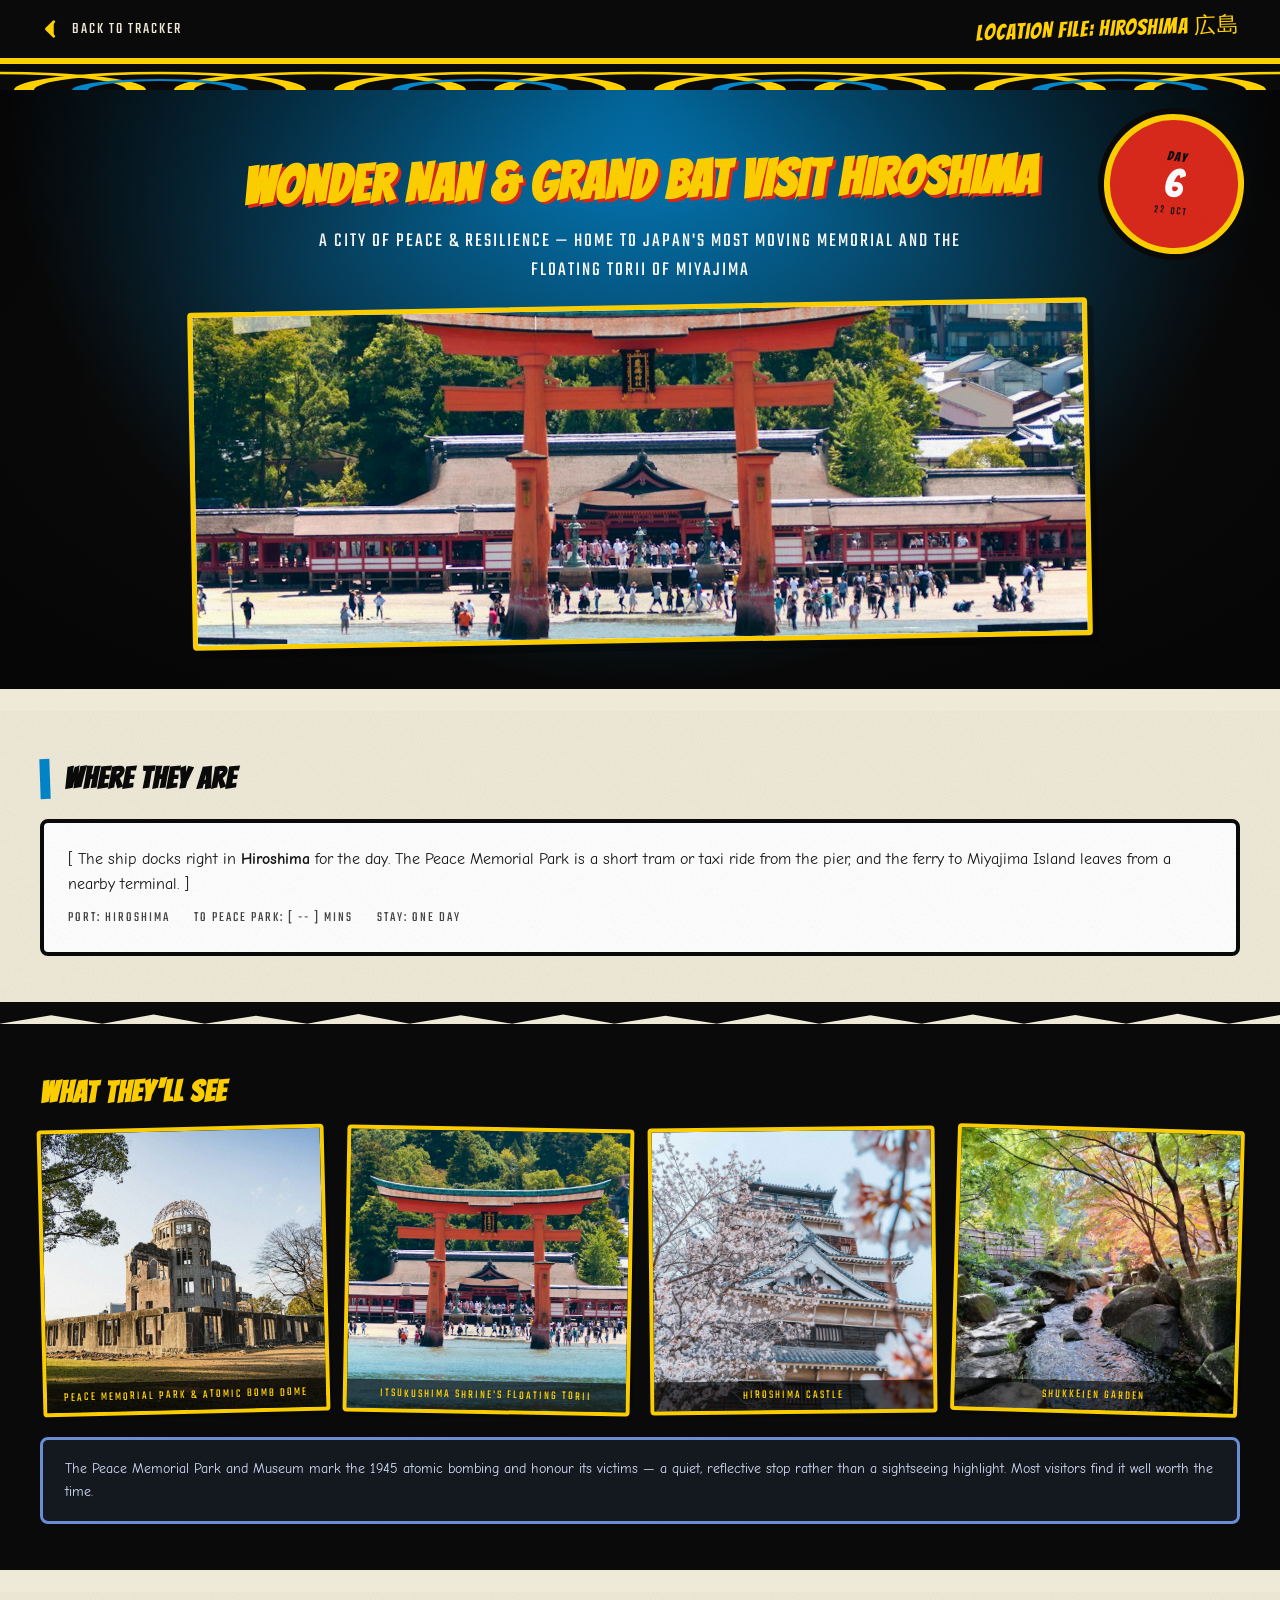
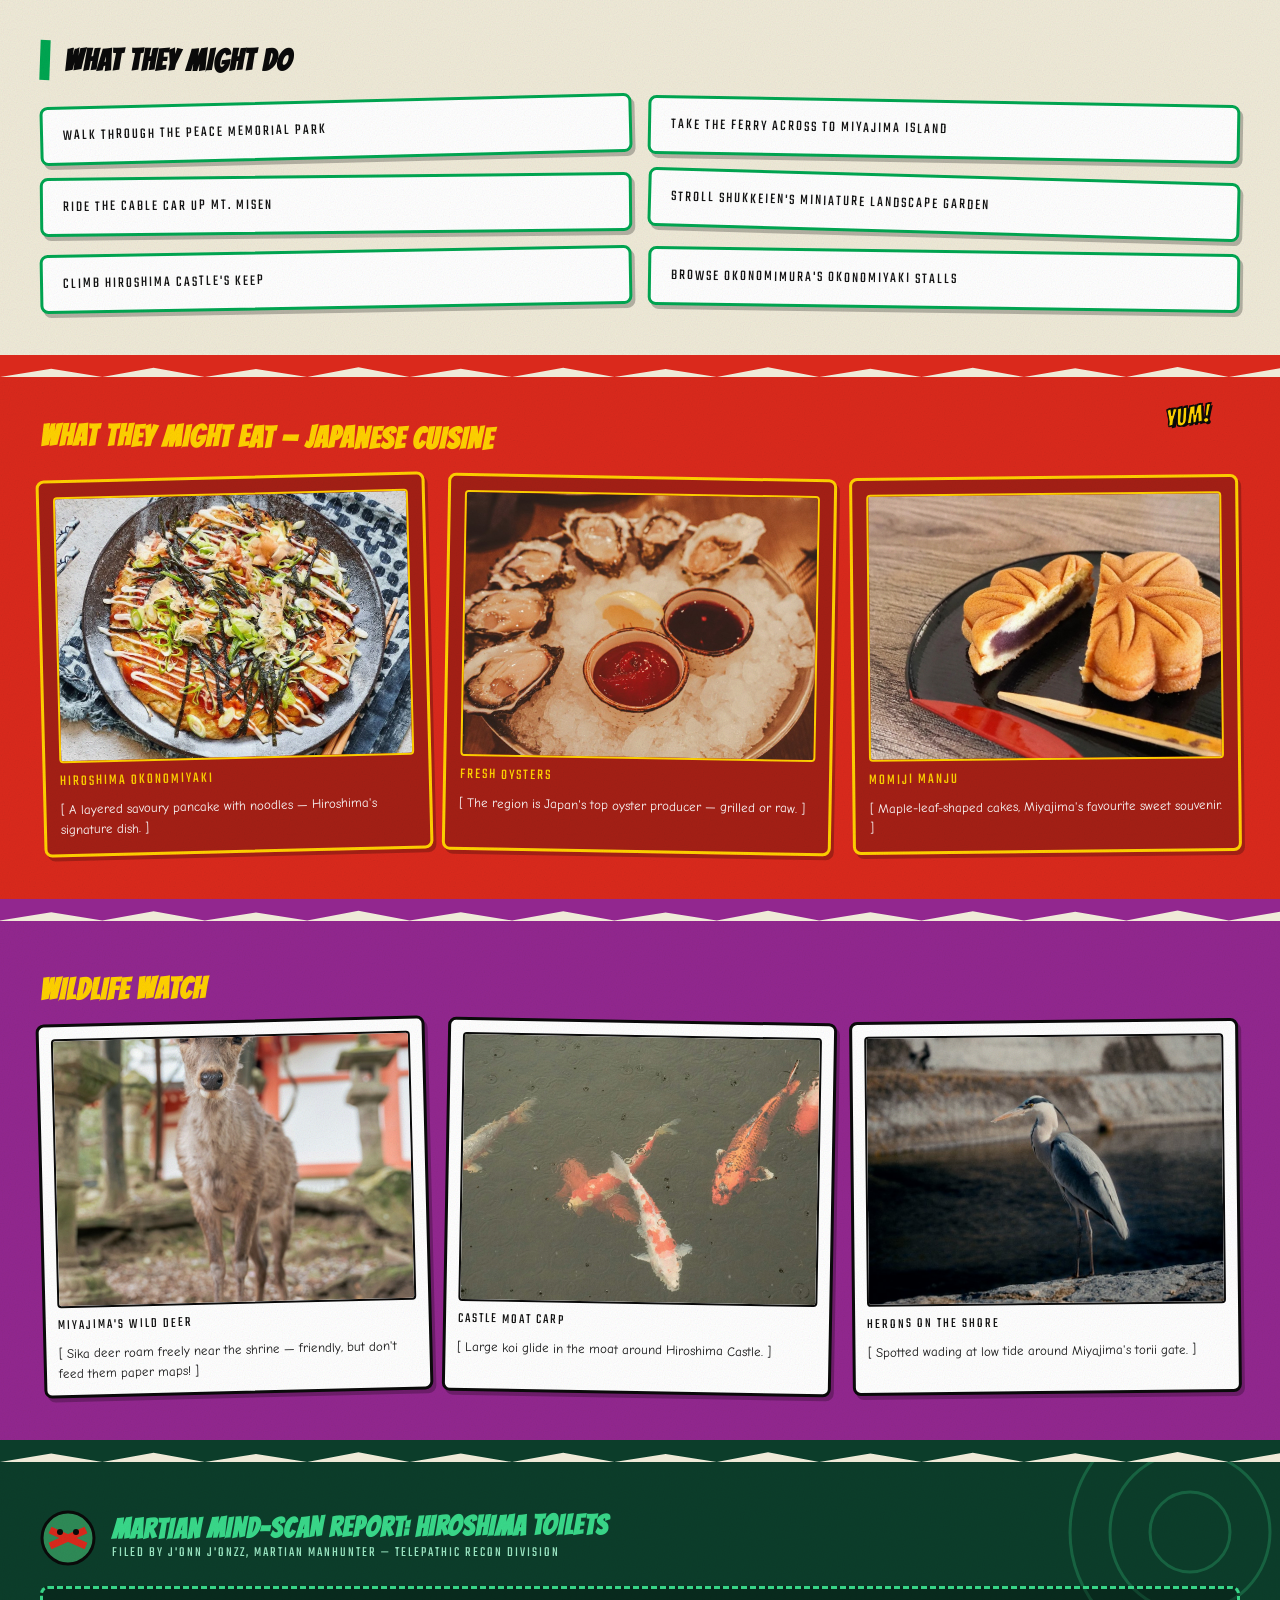
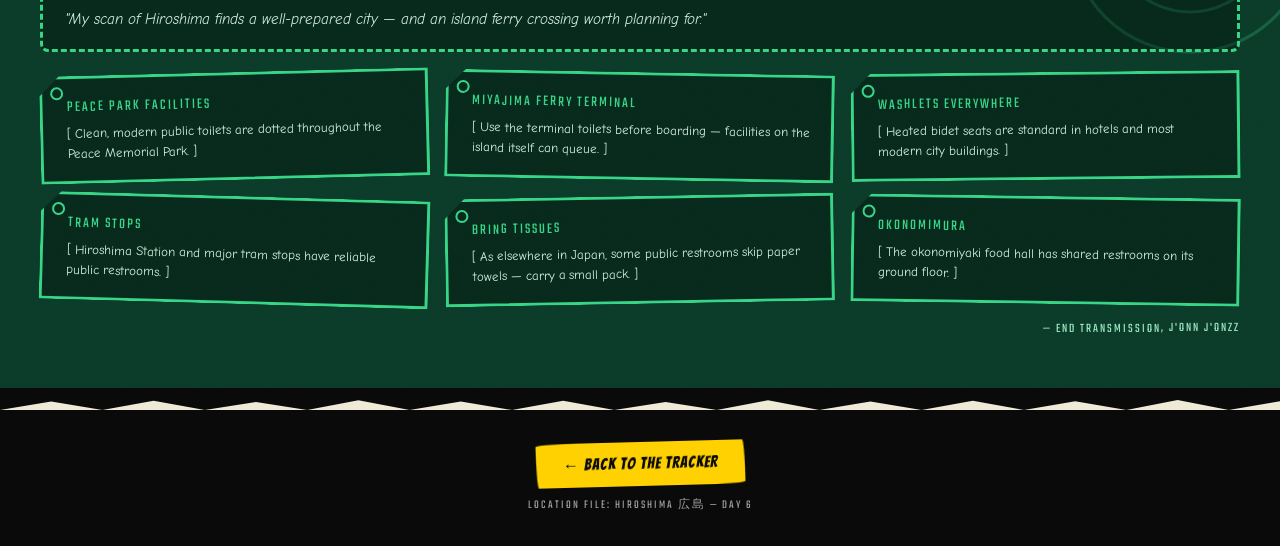
==== commit 0f392a33: "Use the brighter DC blue (#0285CA) consistently across the site Co-Authored-By: Claude Sonnet 5 <nor" ====
--- a/hiroshima.html
+++ b/hiroshima.html
@@ -29,7 +29,7 @@
           <circle cx="20" cy="26" r="17" fill="none" stroke="#FFD100" stroke-width="2.5"/>
           <circle cx="0" cy="26" r="17" fill="none" stroke="#FFD100" stroke-width="2.5"/>
           <circle cx="40" cy="26" r="17" fill="none" stroke="#FFD100" stroke-width="2.5"/>
-          <circle cx="20" cy="26" r="10" fill="none" stroke="#0046AD" stroke-width="2"/>
+          <circle cx="20" cy="26" r="10" fill="none" stroke="#0285CA" stroke-width="2"/>
         </pattern>
       </defs>
       <rect width="100%" height="26" fill="url(#seigaiha3)"/>
@@ -37,7 +37,7 @@
   </div>
 
   <!-- HERO -->
-  <section style="position: relative; box-sizing: border-box; width: 100%; background: radial-gradient(ellipse at top, #0046AD 0%, #0A0A0A 70%); padding: 64px 40px 48px; display: flex; flex-direction: column; align-items: center; gap: 20px; overflow: hidden;" class="halftone-dark grain vignette">
+  <section style="position: relative; box-sizing: border-box; width: 100%; background: radial-gradient(ellipse at top, #0285CA 0%, #0A0A0A 70%); padding: 64px 40px 48px; display: flex; flex-direction: column; align-items: center; gap: 20px; overflow: hidden;" class="halftone-dark grain vignette">
 
     <div style="position: absolute; top: 24px; right: 36px; width: 128px; height: 128px; border-radius: 50%; background: #DA291C; border: 6px solid #FFD100; display: flex; align-items: center; justify-content: center; flex-direction: column; transform: rotate(7deg); box-shadow: 0 0 0 6px #0A0A0A;">
       <span class="comic-h" style="color: #0A0A0A; font-size: 13px; line-height: 1;">DAY</span>
@@ -60,7 +60,7 @@
   <!-- WHERE THEY ARE -->
   <section style="box-sizing: border-box; width: 100%; background: #EFEAD8; padding: 48px 40px; display: flex; flex-direction: column; gap: 20px;" class="grain">
     <div style="display: flex; align-items: center; gap: 14px;">
-      <div style="width: 10px; height: 40px; background: #0046AD; transform: rotate(-2deg);"></div>
+      <div style="width: 10px; height: 40px; background: #0285CA; transform: rotate(-2deg);"></div>
       <h2 class="comic-h" style="margin: 0; font-size: 30px; color: #0A0A0A;">WHERE THEY ARE</h2>
     </div>
     <div style="box-sizing: border-box; border: 4px solid #0A0A0A; border-radius: 8px; background: #fff; padding: 24px; display: flex; flex-direction: column; gap: 10px;">
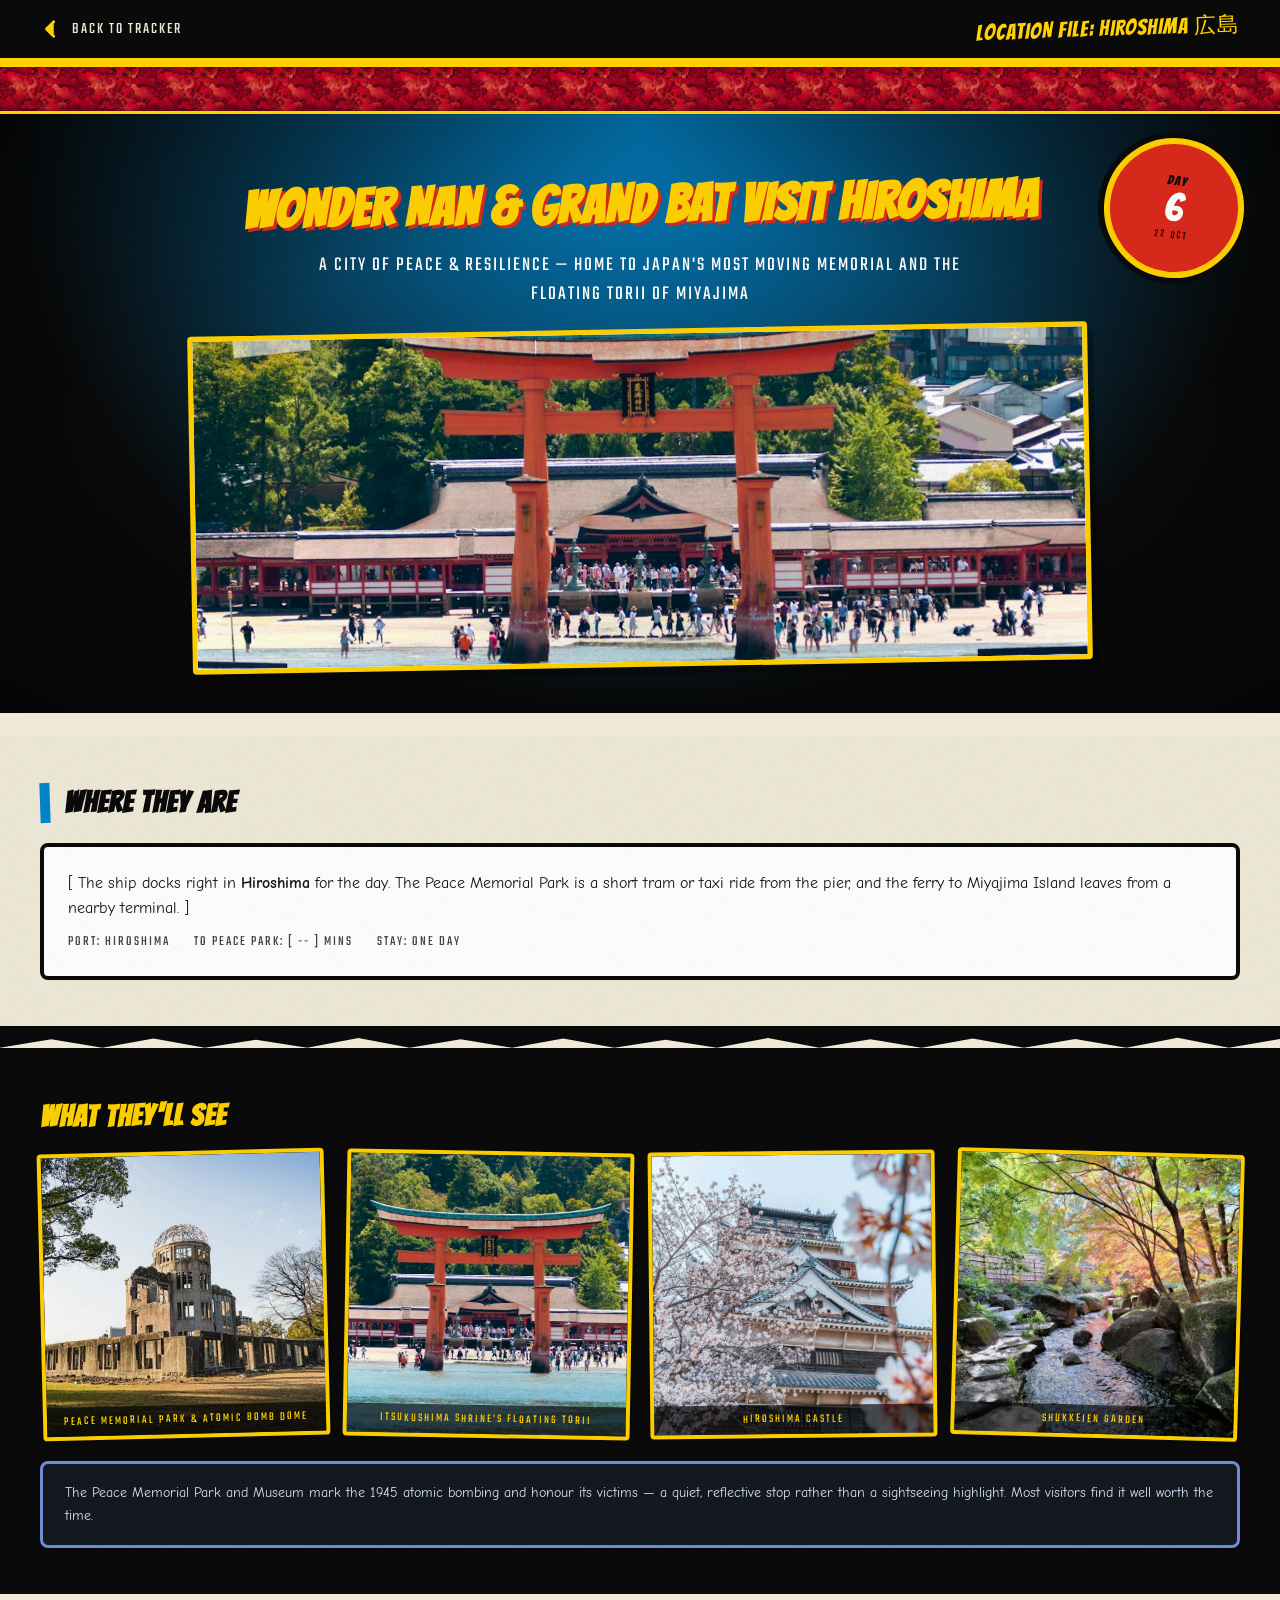
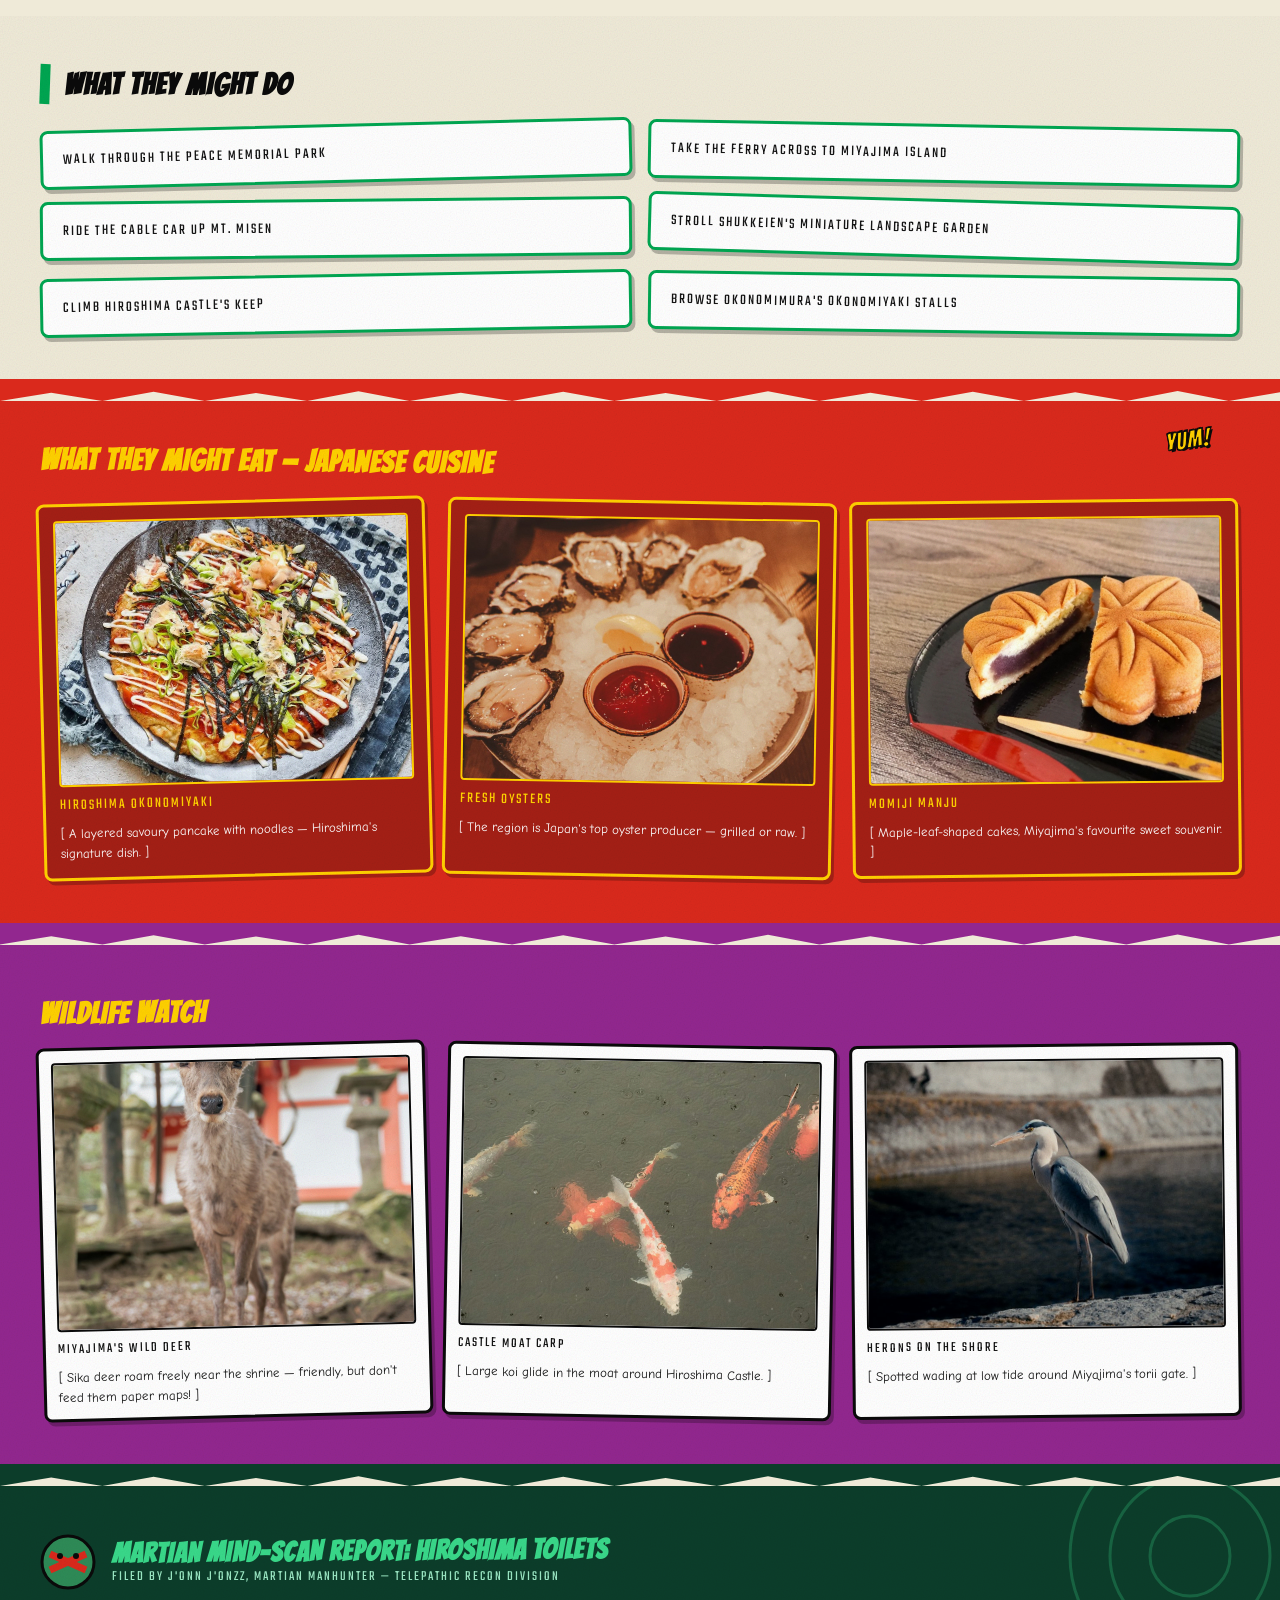
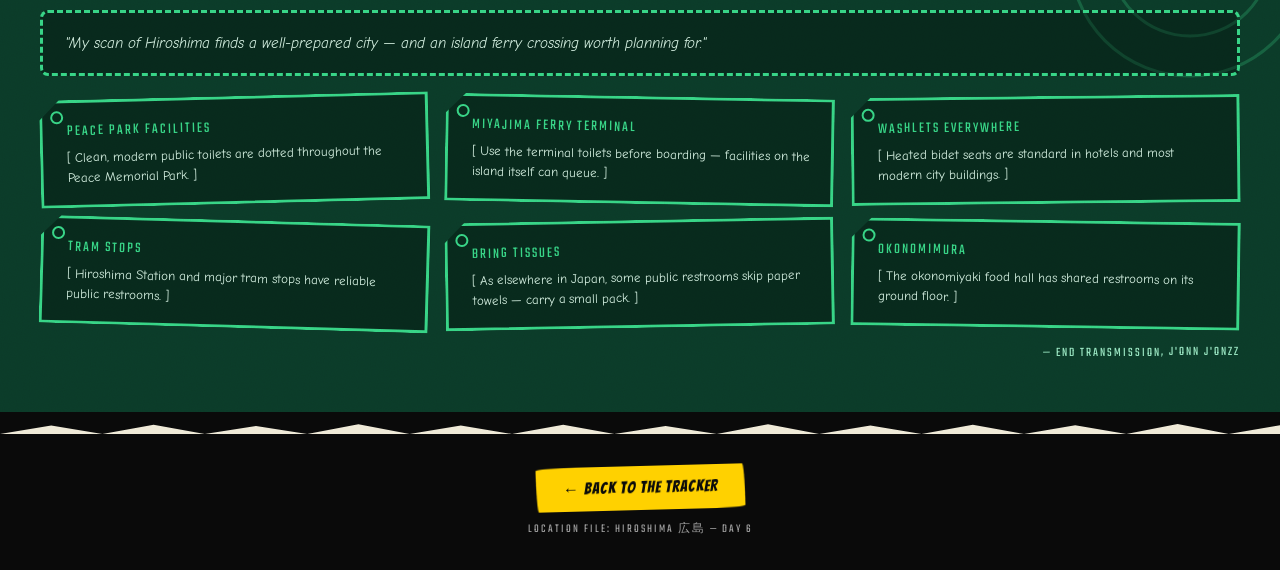
==== commit 612d9b41: "Replace geometric wave border with illustrated Japanese wave patterns Each page gets its own pattern" ====
--- a/hiroshima.html
+++ b/hiroshima.html
@@ -21,20 +21,8 @@
     <span class="comic-h" style="font-size: 22px; color: #FFD100; display: inline-block; transform: rotate(-2deg);">LOCATION FILE: HIROSHIMA 広島</span>
   </nav>
 
-  <!-- SEIGAIHA WAVE BORDER -->
-  <div style="width: 100%; background: #0A0A0A; line-height: 0;" aria-hidden="true">
-    <svg width="100%" height="26" viewBox="0 0 160 26" preserveAspectRatio="none">
-      <defs>
-        <pattern id="seigaiha3" width="40" height="26" patternUnits="userSpaceOnUse">
-          <circle cx="20" cy="26" r="17" fill="none" stroke="#FFD100" stroke-width="2.5"/>
-          <circle cx="0" cy="26" r="17" fill="none" stroke="#FFD100" stroke-width="2.5"/>
-          <circle cx="40" cy="26" r="17" fill="none" stroke="#FFD100" stroke-width="2.5"/>
-          <circle cx="20" cy="26" r="10" fill="none" stroke="#0285CA" stroke-width="2"/>
-        </pattern>
-      </defs>
-      <rect width="100%" height="26" fill="url(#seigaiha3)"/>
-    </svg>
-  </div>
+  <!-- WAVE BORDER -->
+  <div style="width: 100%; height: 44px; background-image: url('images/patterns/waves-red.jpg'); background-repeat: repeat-x; background-size: auto 100%; border-top: 3px solid #FFD100; border-bottom: 3px solid #FFD100;" aria-hidden="true"></div>
 
   <!-- HERO -->
   <section style="position: relative; box-sizing: border-box; width: 100%; background: radial-gradient(ellipse at top, #0285CA 0%, #0A0A0A 70%); padding: 64px 40px 48px; display: flex; flex-direction: column; align-items: center; gap: 20px; overflow: hidden;" class="halftone-dark grain vignette">
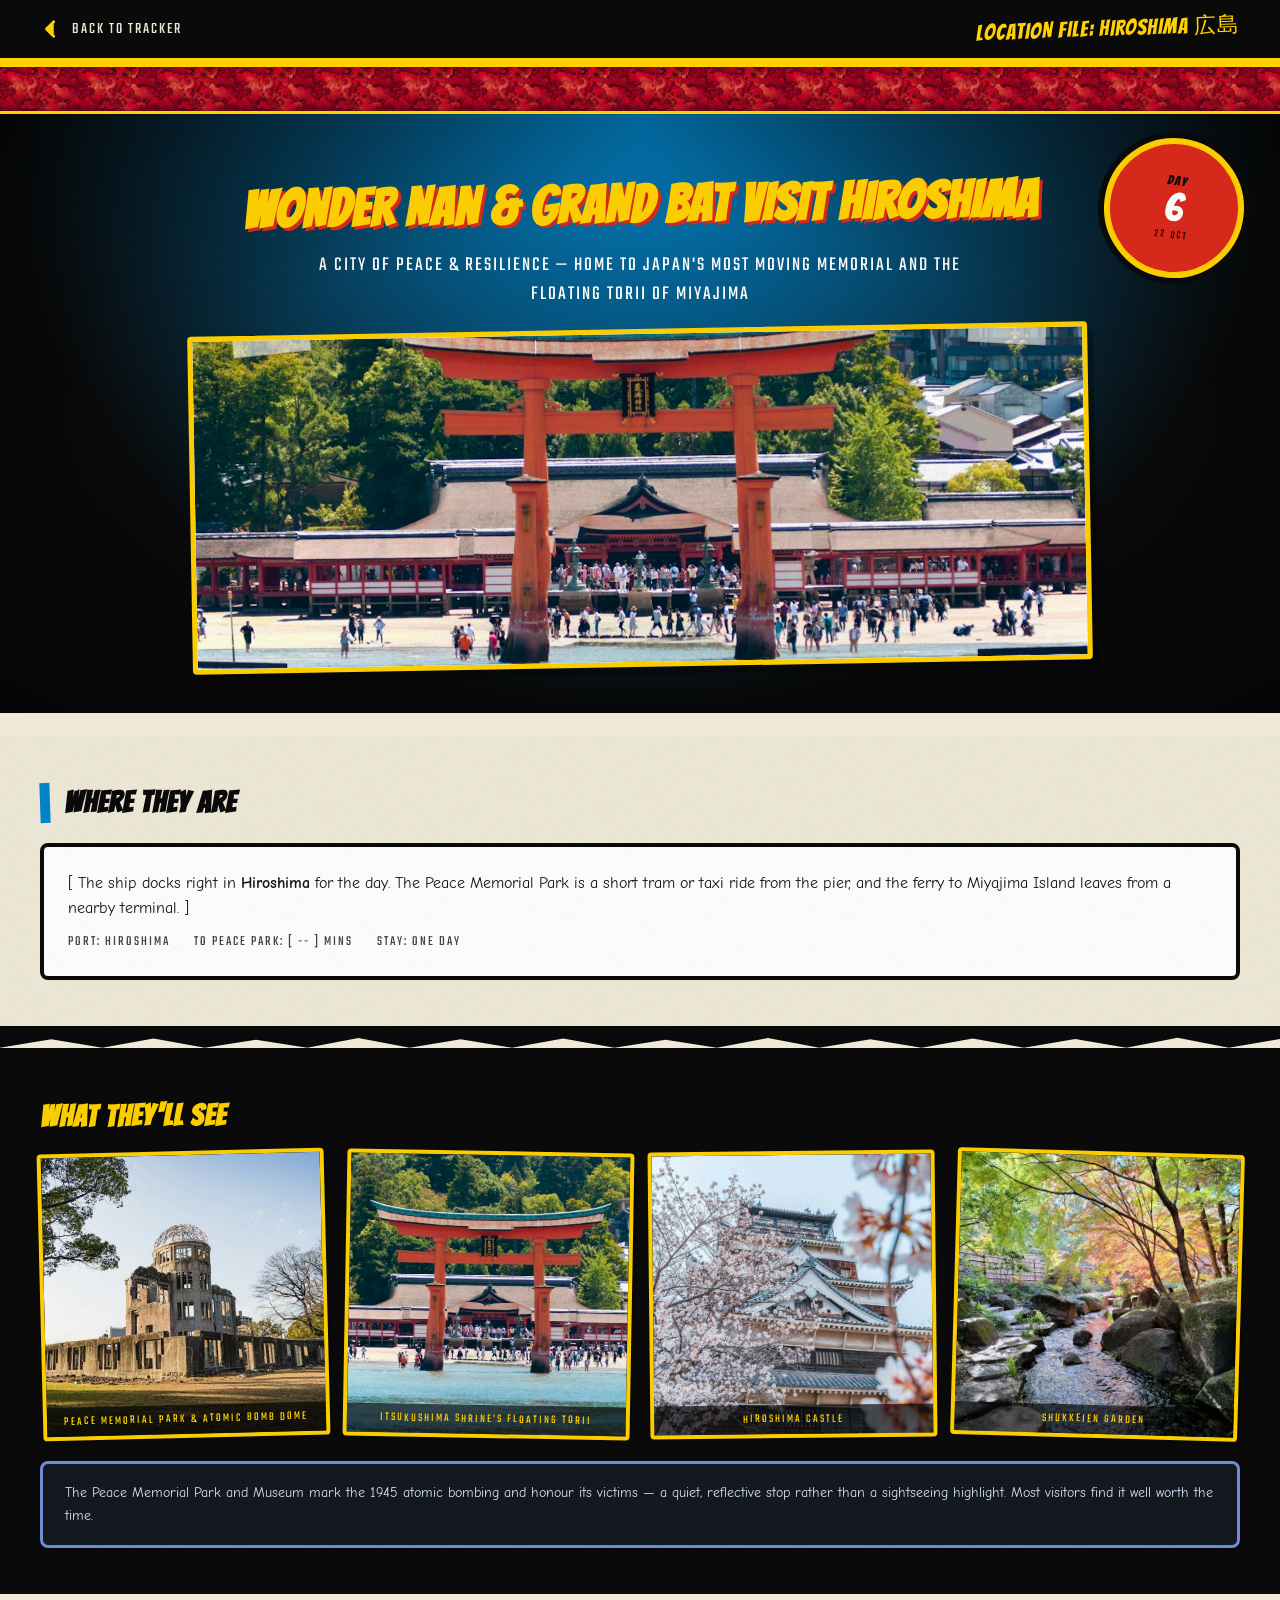
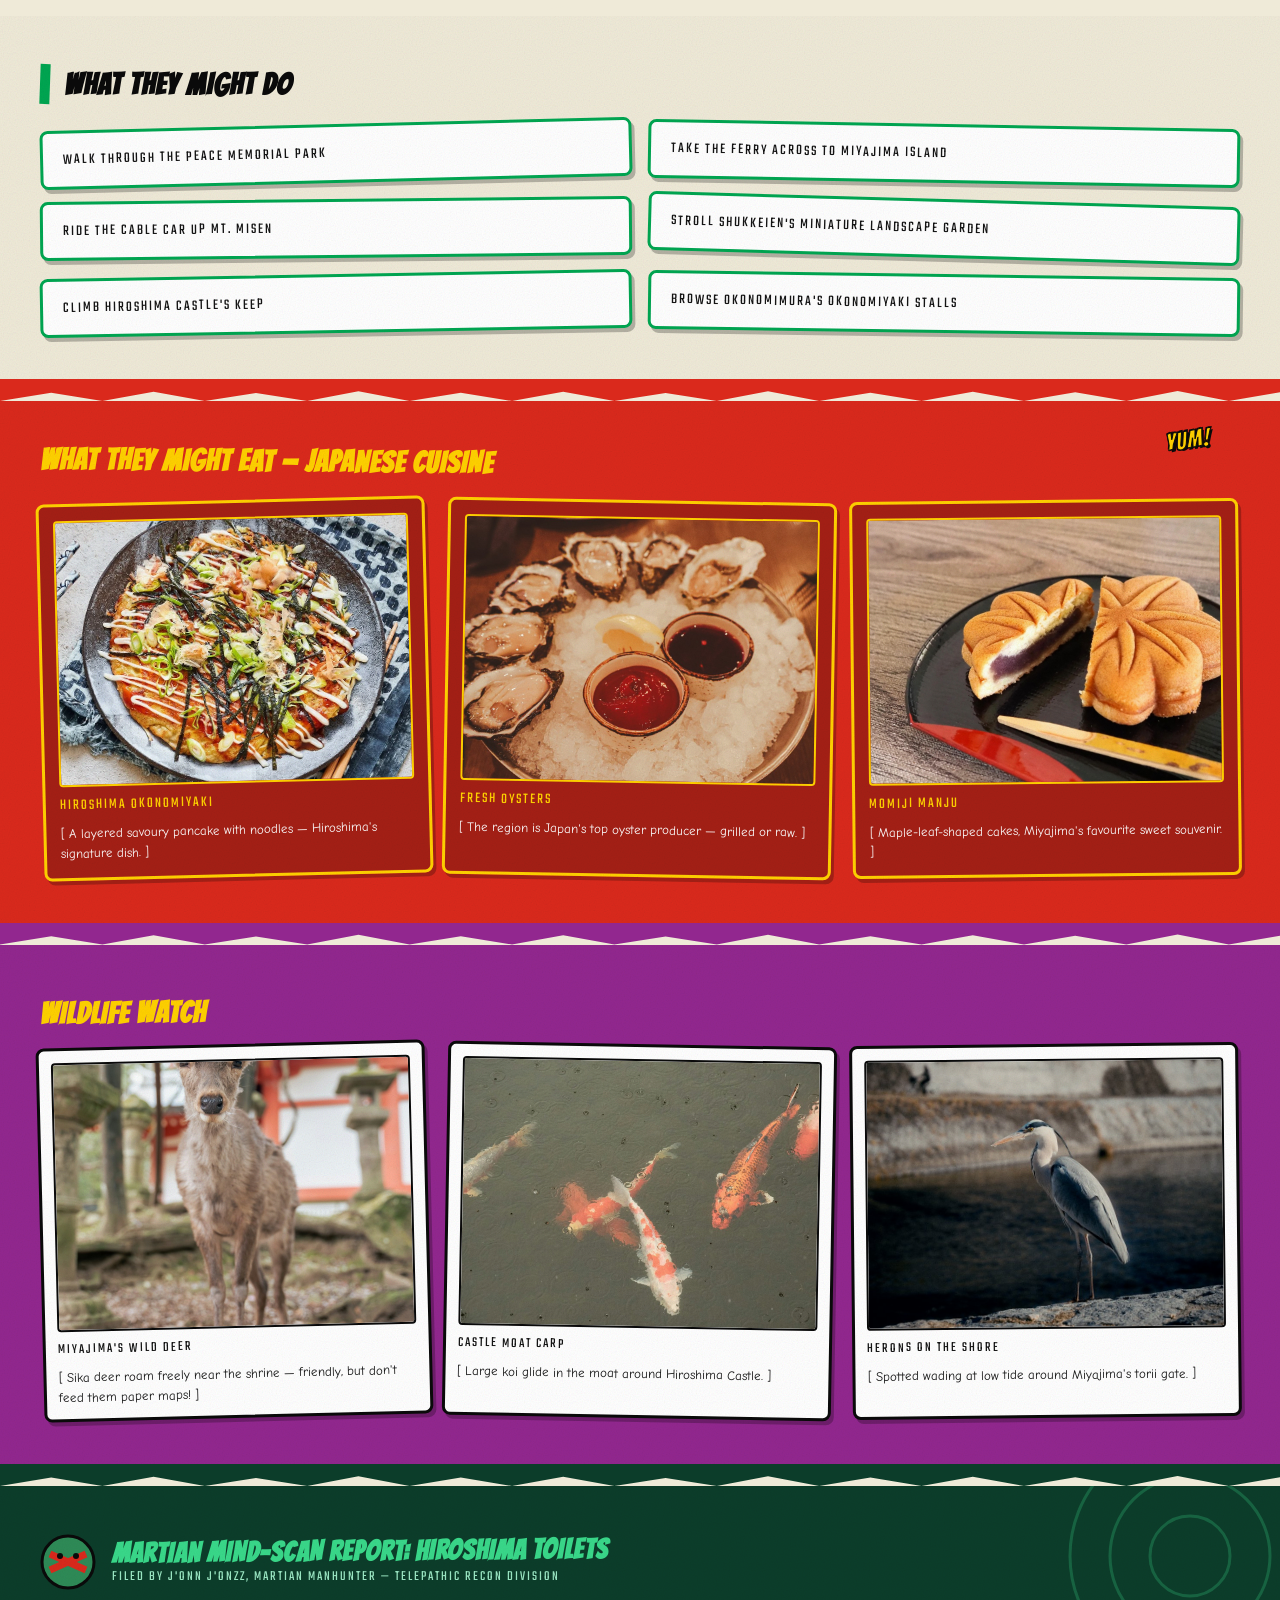
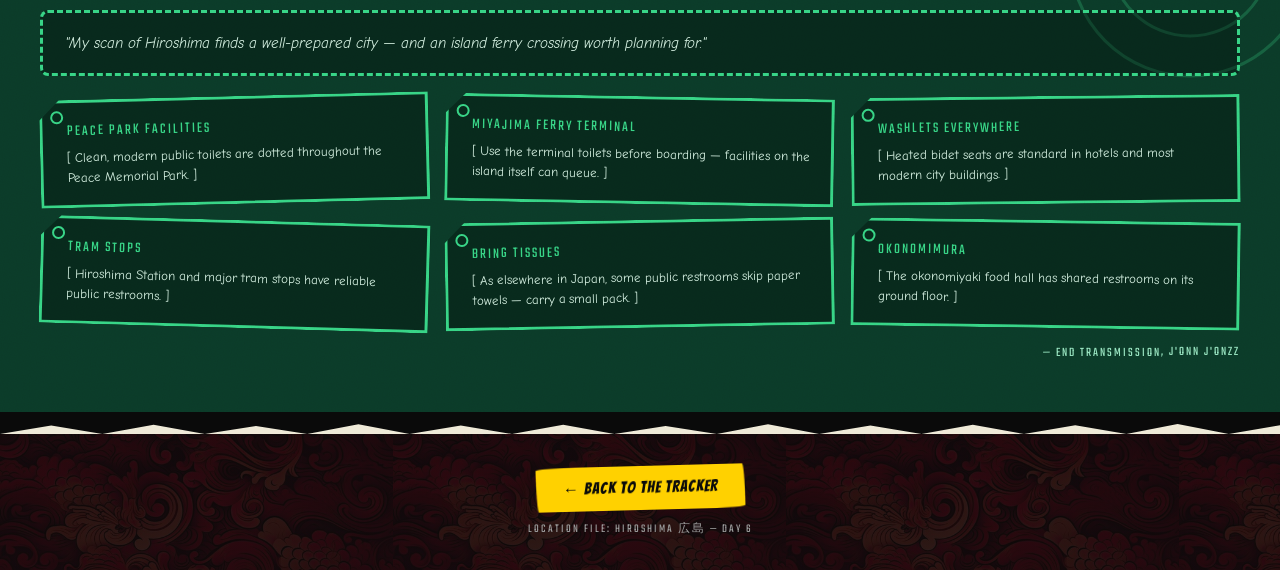
==== commit af083d7d: "Use the wave patterns as subtle backgrounds on footers and Meet the Heroes Co-Authored-By: Claude So" ====
--- a/hiroshima.html
+++ b/hiroshima.html
@@ -220,7 +220,7 @@
   <div class="torn" style="background: #0A0A0A; margin-top: -2px; position: relative; z-index: 2;"></div>
 
   <!-- FOOTER -->
-  <footer style="position: relative; box-sizing: border-box; width: 100%; background: #0A0A0A; padding: 32px 40px; display: flex; flex-direction: column; align-items: center; gap: 10px; overflow: hidden;" class="halftone-dark">
+  <footer style="position: relative; box-sizing: border-box; width: 100%; background-image: linear-gradient(rgba(10,10,10,0.86), rgba(10,10,10,0.86)), url('images/patterns/waves-red.jpg'); background-repeat: no-repeat, repeat; background-size: cover, auto 220px; padding: 32px 40px; display: flex; flex-direction: column; align-items: center; gap: 10px; overflow: hidden;" class="halftone-dark">
     <a href="index.html" class="blob" style="background: #FFD100; color: #0A0A0A; padding: 10px 24px; border: 3px solid #FFD100; font-family: 'Bangers', cursive; font-size: 16px; letter-spacing: 1px; transform: rotate(-1.5deg); display: inline-block;">← BACK TO THE TRACKER</a>
     <span class="teko" style="color: #999; font-size: 12px;">LOCATION FILE: HIROSHIMA 広島 — DAY 6</span>
   </footer>
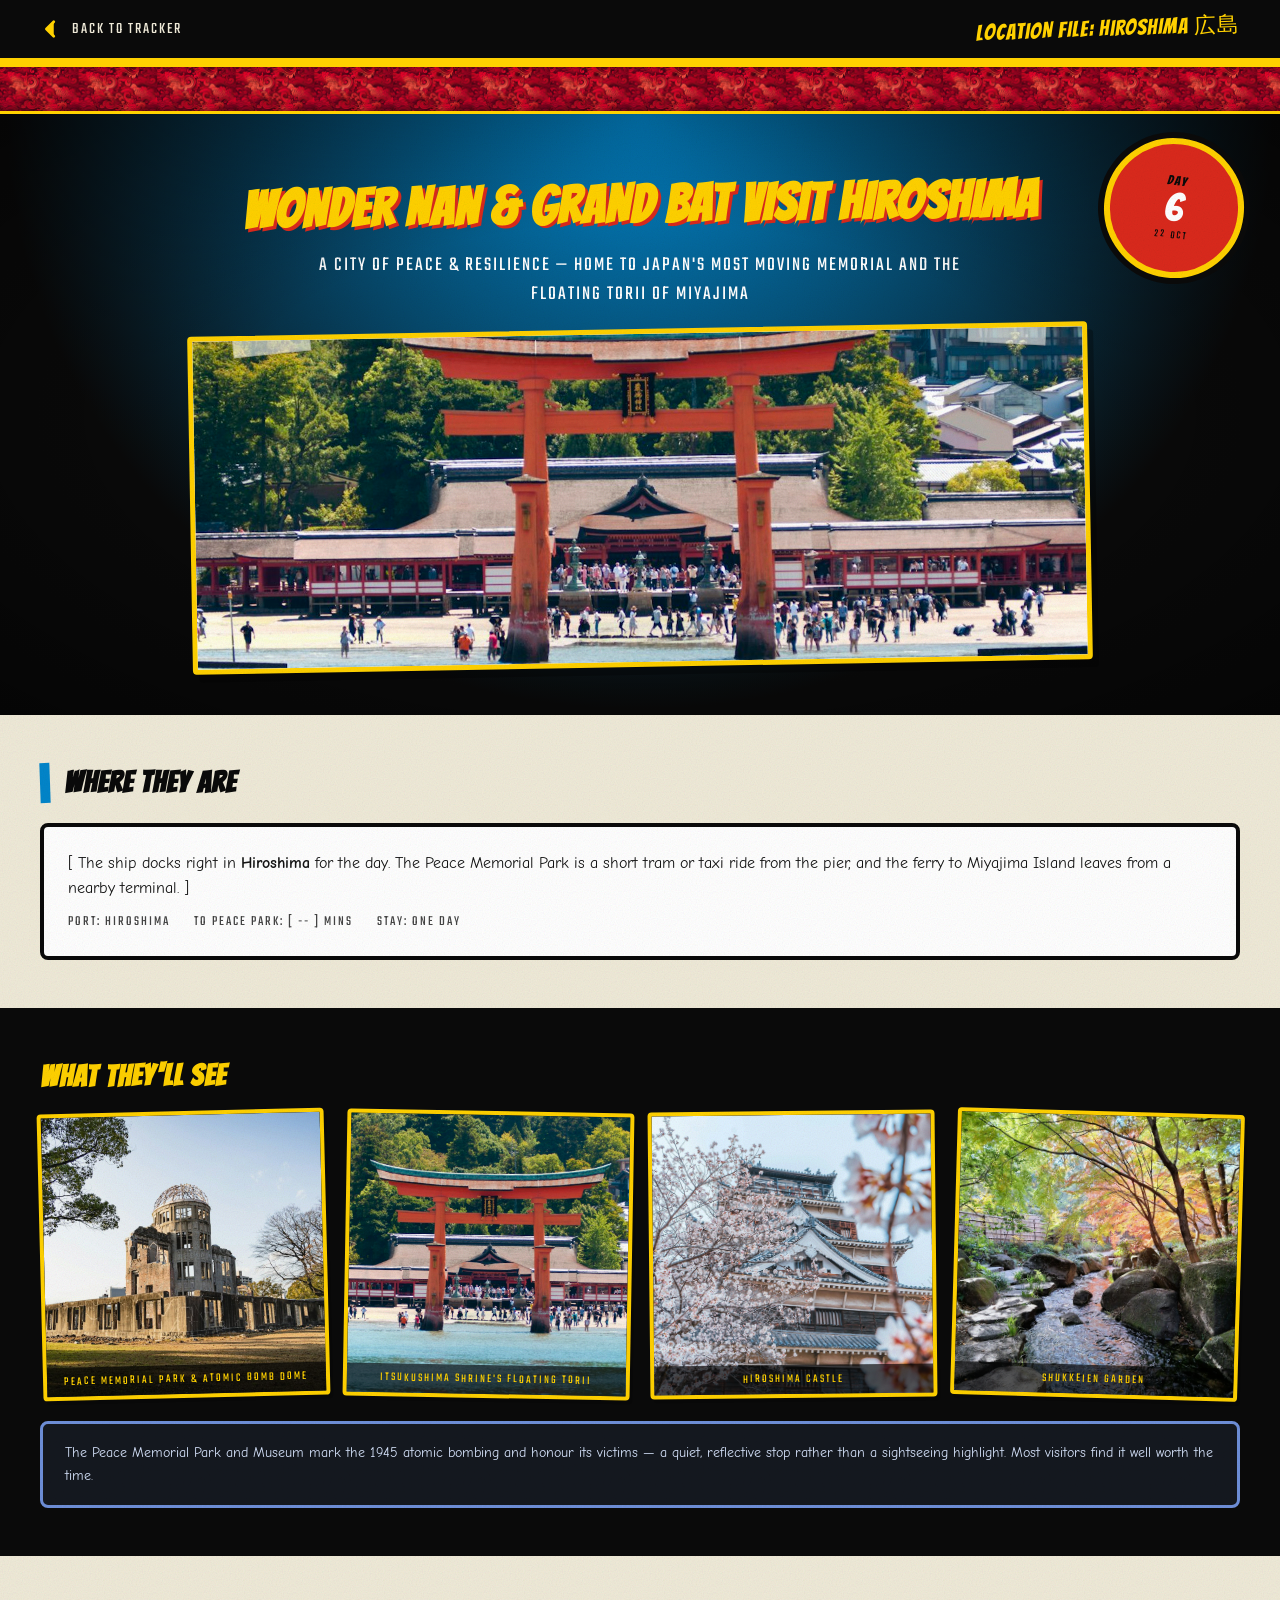
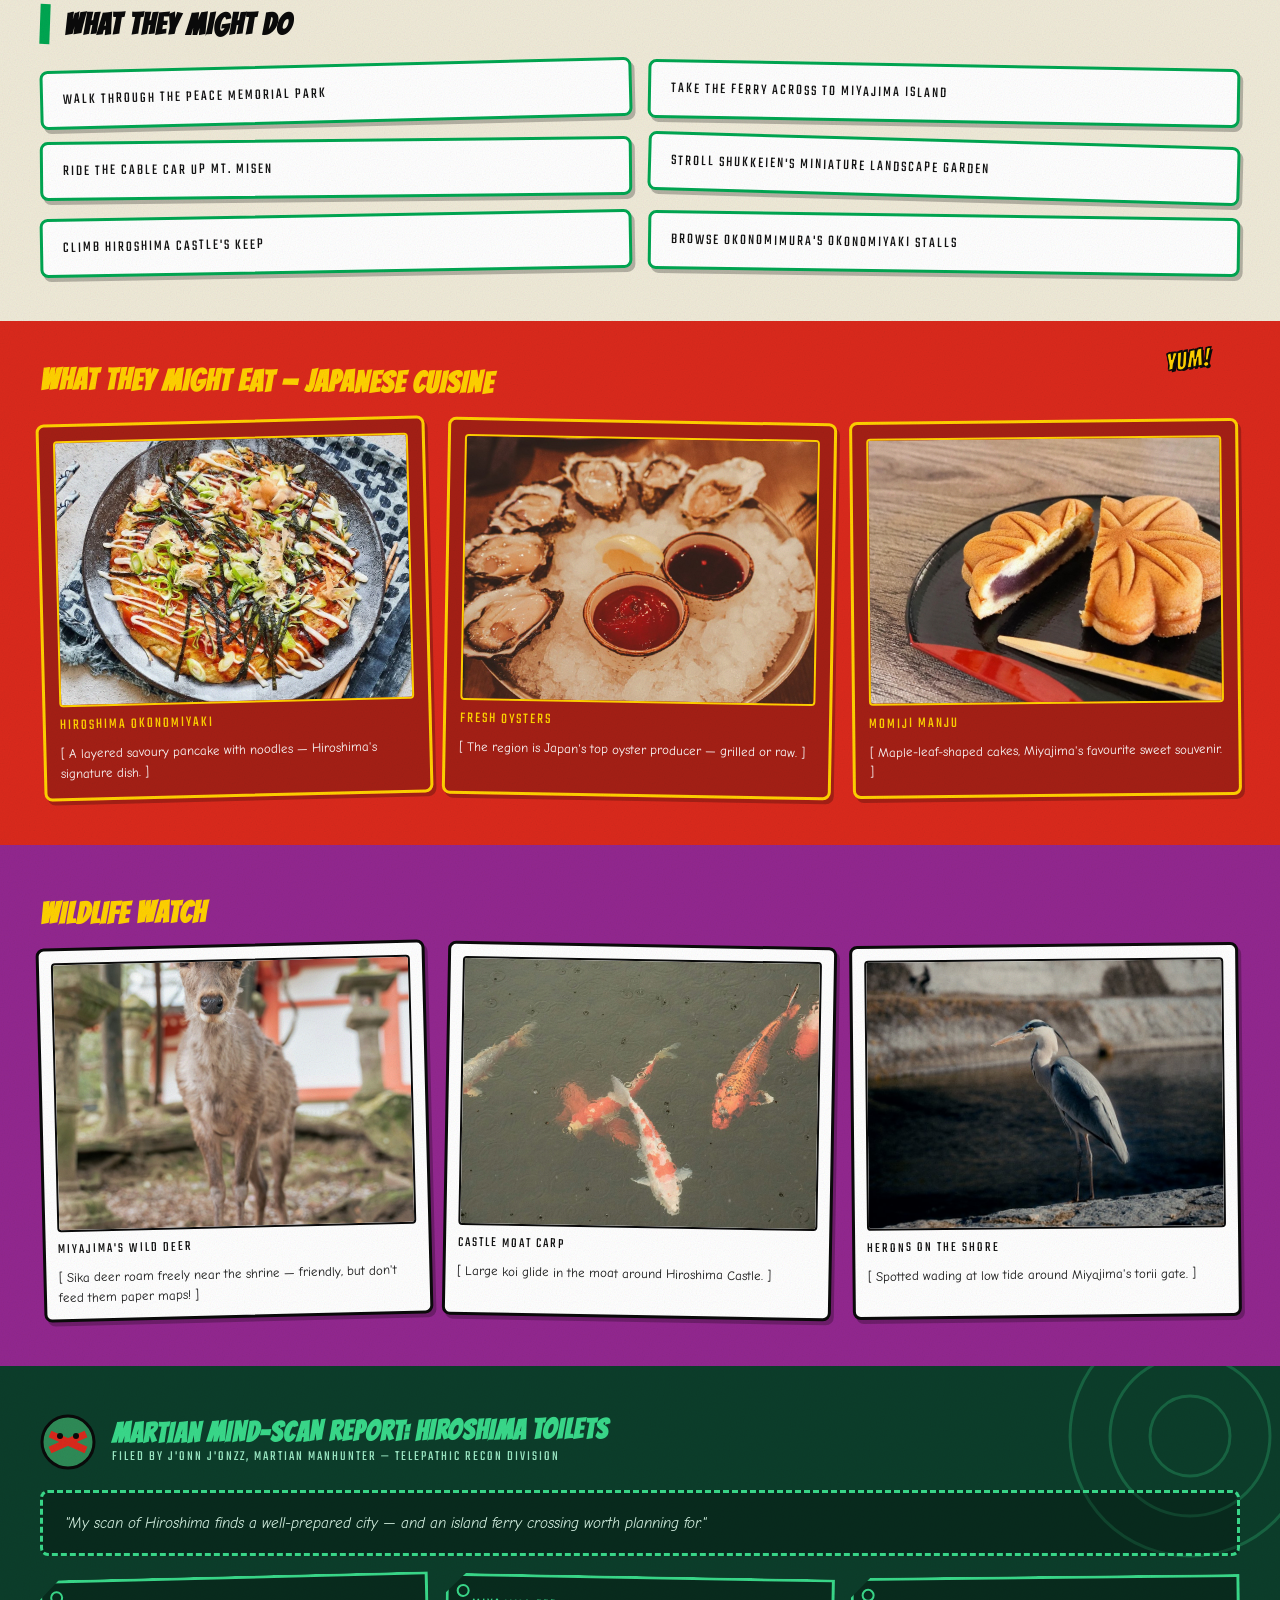
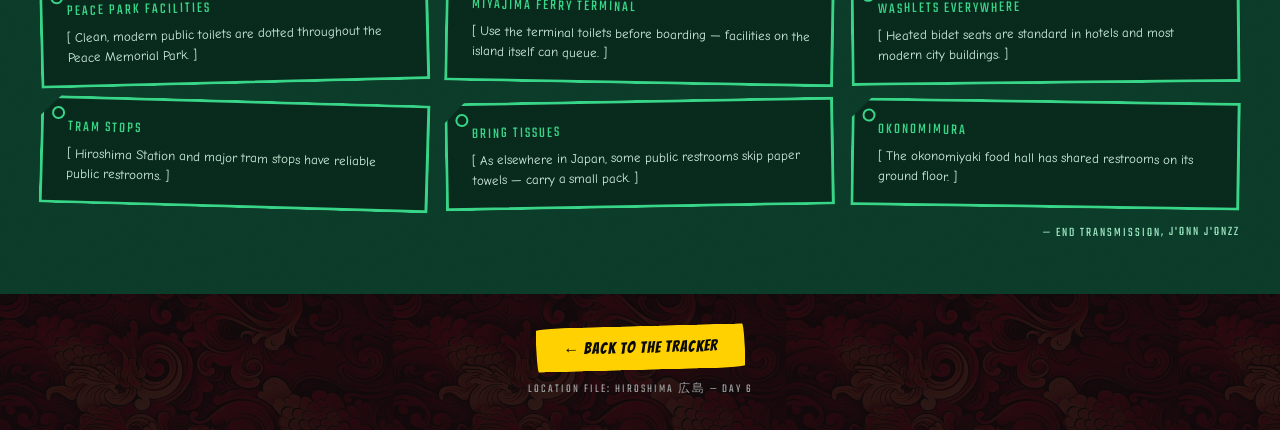
==== commit d90bcf5f: "Remove the torn-paper divider pattern between sections Co-Authored-By: Claude Sonnet 5 <noreply@anth" ====
--- a/hiroshima.html
+++ b/hiroshima.html
@@ -43,7 +43,6 @@
     </div>
   </section>
 
-  <div class="torn" style="background: #EFEAD8; margin-top: -2px; position: relative; z-index: 2;"></div>
 
   <!-- WHERE THEY ARE -->
   <section style="box-sizing: border-box; width: 100%; background: #EFEAD8; padding: 48px 40px; display: flex; flex-direction: column; gap: 20px;" class="grain">
@@ -61,7 +60,6 @@
     </div>
   </section>
 
-  <div class="torn" style="background: #0A0A0A; margin-top: -2px; position: relative; z-index: 2;"></div>
 
   <!-- WHAT THEY'LL SEE -->
   <section style="position: relative; box-sizing: border-box; width: 100%; background: #0A0A0A; padding: 48px 40px; display: flex; flex-direction: column; gap: 24px;" class="halftone-dark grain">
@@ -89,7 +87,6 @@
     </div>
   </section>
 
-  <div class="torn" style="background: #EFEAD8; margin-top: -2px; position: relative; z-index: 2;"></div>
 
   <!-- WHAT THEY MIGHT DO -->
   <section style="box-sizing: border-box; width: 100%; background: #EFEAD8; padding: 48px 40px; display: flex; flex-direction: column; gap: 20px;" class="grain">
@@ -107,7 +104,6 @@
     </div>
   </section>
 
-  <div class="torn" style="background: #DA291C; margin-top: -2px; position: relative; z-index: 2;"></div>
 
   <!-- WHAT THEY MIGHT EAT -->
   <section style="position: relative; box-sizing: border-box; width: 100%; background: #DA291C; padding: 48px 40px; display: flex; flex-direction: column; gap: 20px;" class="halftone-dark grain">
@@ -134,7 +130,6 @@
     </div>
   </section>
 
-  <div class="torn" style="background: #92278F; margin-top: -2px; position: relative; z-index: 2;"></div>
 
   <!-- ANIMAL WATCH -->
   <section style="box-sizing: border-box; width: 100%; background: #92278F; padding: 48px 40px; display: flex; flex-direction: column; gap: 20px;" class="halftone-dark grain">
@@ -158,7 +153,6 @@
     </div>
   </section>
 
-  <div class="torn" style="background: #0C3D2A; margin-top: -2px; position: relative; z-index: 2;"></div>
 
   <!-- TOILET INTEL: MARTIAN MANHUNTER REPORT -->
   <section style="position: relative; box-sizing: border-box; width: 100%; background: #0C3D2A; padding: 48px 40px; display: flex; flex-direction: column; gap: 20px; overflow: hidden;" class="halftone-dark grain">
@@ -217,7 +211,6 @@
     <span class="teko" style="color: #9BE8C4; font-size: 13px; text-align: right; transform: rotate(-0.5deg);">— END TRANSMISSION, J'ONN J'ONZZ</span>
   </section>
 
-  <div class="torn" style="background: #0A0A0A; margin-top: -2px; position: relative; z-index: 2;"></div>
 
   <!-- FOOTER -->
   <footer style="position: relative; box-sizing: border-box; width: 100%; background-image: linear-gradient(rgba(10,10,10,0.86), rgba(10,10,10,0.86)), url('images/patterns/waves-red.jpg'); background-repeat: no-repeat, repeat; background-size: cover, auto 220px; padding: 32px 40px; display: flex; flex-direction: column; align-items: center; gap: 10px; overflow: hidden;" class="halftone-dark">
--- a/css/style.css
+++ b/css/style.css
@@ -36,12 +36,6 @@
 .scrap > div:nth-child(6n+4) { transform: rotate(1.6deg); }
 .scrap > div:nth-child(6n+5) { transform: rotate(-1deg); }
 .scrap > div:nth-child(6n+6) { transform: rotate(0.8deg); }
-.torn {
-  height: 22px;
-  width: 100%;
-  display: block;
-  clip-path: polygon(0% 0%,100% 0%,100% 60%,96% 100%,92% 55%,88% 100%,84% 60%,80% 100%,76% 58%,72% 100%,68% 62%,64% 100%,60% 56%,56% 100%,52% 64%,48% 100%,44% 58%,40% 100%,36% 62%,32% 100%,28% 56%,24% 100%,20% 64%,16% 100%,12% 58%,8% 100%,4% 62%,0% 100%);
-}
 .blob { border-radius: 255px 15px 225px 15px / 15px 225px 15px 255px; }
 .vignette { position: relative; }
 .vignette::before {
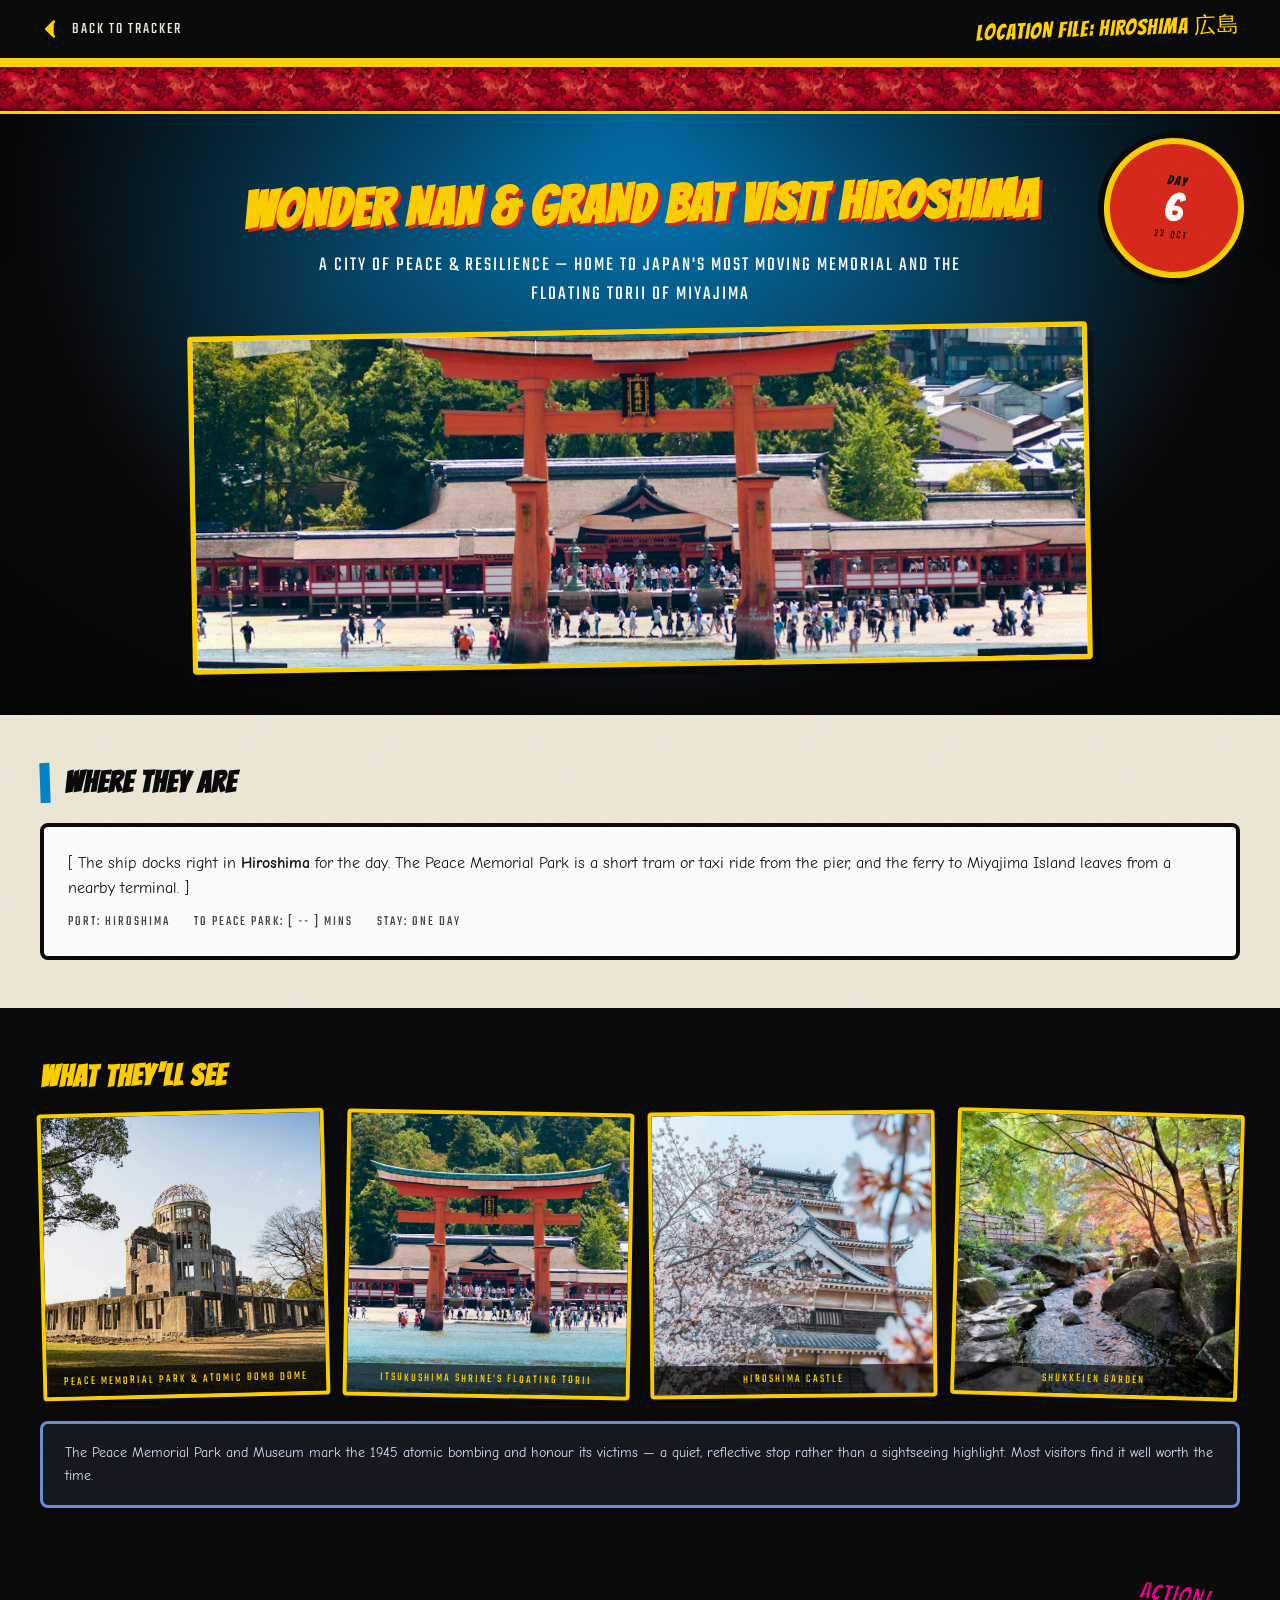
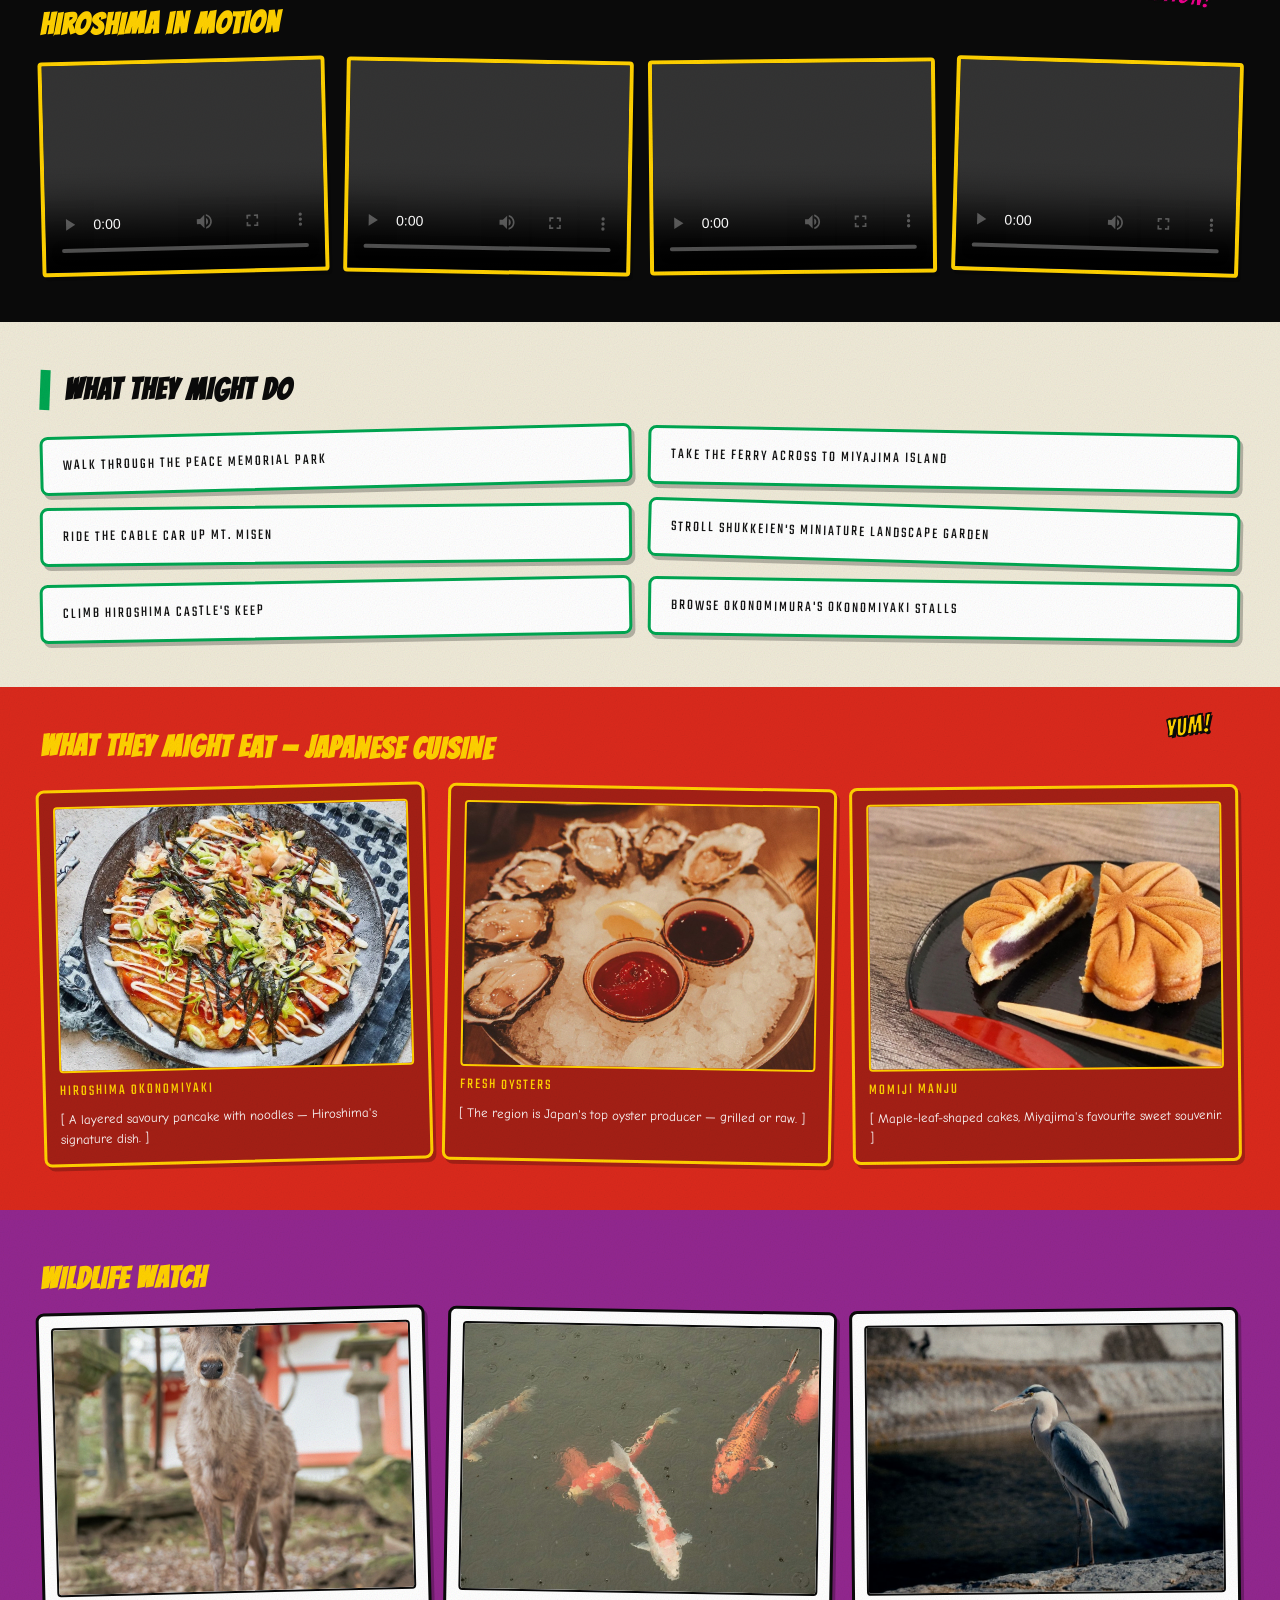
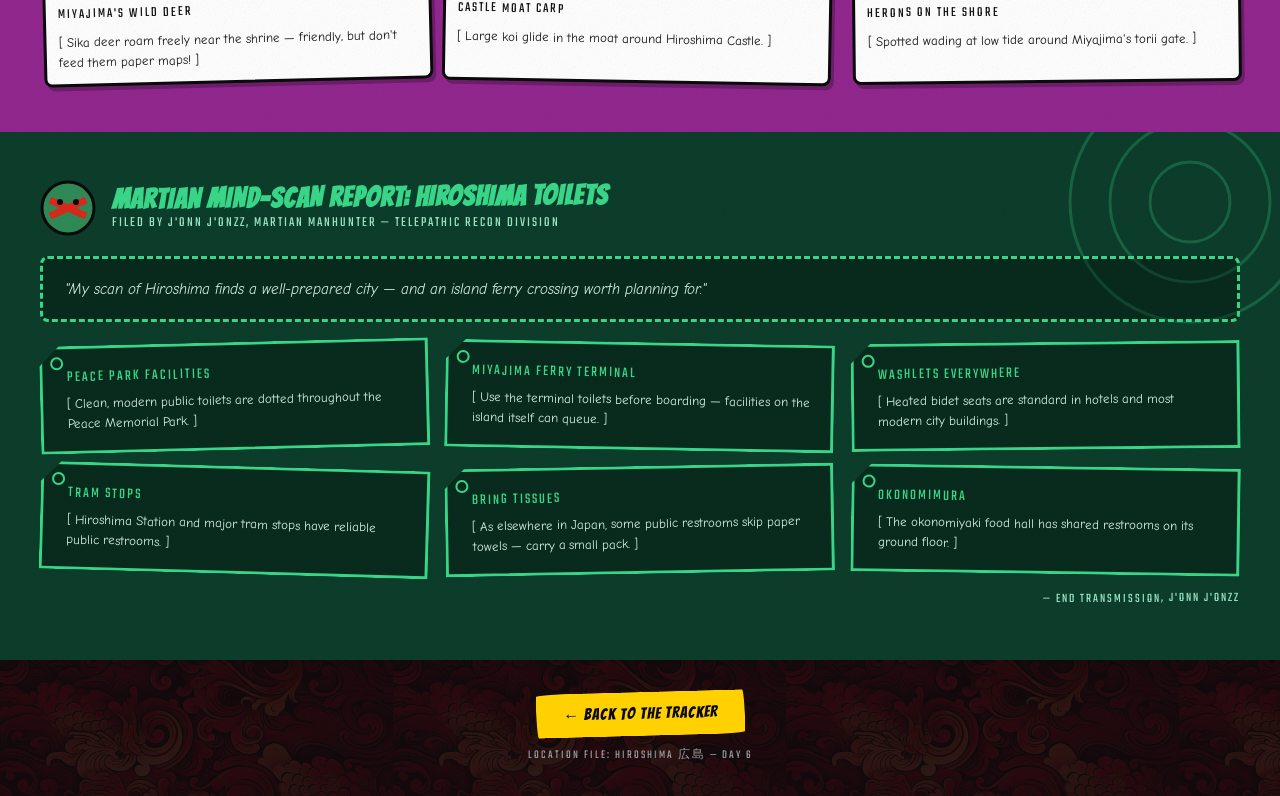
==== commit eab8ee93: "Add a Hiroshima In Motion video gallery Three views of Miyajima's floating torii gate (sunrise, dayt" ====
--- a/hiroshima.html
+++ b/hiroshima.html
@@ -87,6 +87,27 @@
     </div>
   </section>
 
+  <!-- HIROSHIMA IN MOTION -->
+  <section style="position: relative; box-sizing: border-box; width: 100%; background: #0A0A0A; padding: 48px 40px; display: flex; flex-direction: column; gap: 24px;" class="halftone-dark grain">
+    <div style="position: relative;">
+      <h2 class="comic-h" style="margin: 0; font-size: 30px; color: #FFD100; transform: rotate(-0.5deg);">HIROSHIMA IN MOTION</h2>
+      <span class="sfx" style="position: absolute; top: -22px; right: 30px; color: #EC008C; font-size: 24px; transform: rotate(8deg);">ACTION!</span>
+    </div>
+    <div class="scrap" style="display: grid; grid-template-columns: repeat(4, minmax(0, 1fr)); gap: 18px;">
+      <div style="box-sizing: border-box; border: 4px solid #FFD100; border-radius: 4px; background: #1a1a1a; aspect-ratio: 4/3; overflow: hidden; display: flex; flex-direction: column;">
+        <video src="videos/miyajima-sunrise.mp4" controls preload="metadata" style="width: 100%; height: 100%; object-fit: cover; display: block;" aria-label="Miyajima's floating torii gate at sunrise"></video>
+      </div>
+      <div style="box-sizing: border-box; border: 4px solid #FFD100; border-radius: 4px; background: #1a1a1a; aspect-ratio: 4/3; overflow: hidden; display: flex; flex-direction: column;">
+        <video src="videos/miyajima-majestic.mp4" controls preload="metadata" style="width: 100%; height: 100%; object-fit: cover; display: block;" aria-label="Miyajima's floating torii gate"></video>
+      </div>
+      <div style="box-sizing: border-box; border: 4px solid #FFD100; border-radius: 4px; background: #1a1a1a; aspect-ratio: 4/3; overflow: hidden; display: flex; flex-direction: column;">
+        <video src="videos/miyajima-serene.mp4" controls preload="metadata" style="width: 100%; height: 100%; object-fit: cover; display: block;" aria-label="A calm view of Miyajima's torii gate"></video>
+      </div>
+      <div style="box-sizing: border-box; border: 4px solid #FFD100; border-radius: 4px; background: #1a1a1a; aspect-ratio: 4/3; overflow: hidden; display: flex; flex-direction: column;">
+        <video src="videos/sika-deer.mp4" controls preload="metadata" style="width: 100%; height: 100%; object-fit: cover; display: block;" aria-label="Sika deer"></video>
+      </div>
+    </div>
+  </section>
 
   <!-- WHAT THEY MIGHT DO -->
   <section style="box-sizing: border-box; width: 100%; background: #EFEAD8; padding: 48px 40px; display: flex; flex-direction: column; gap: 20px;" class="grain">
